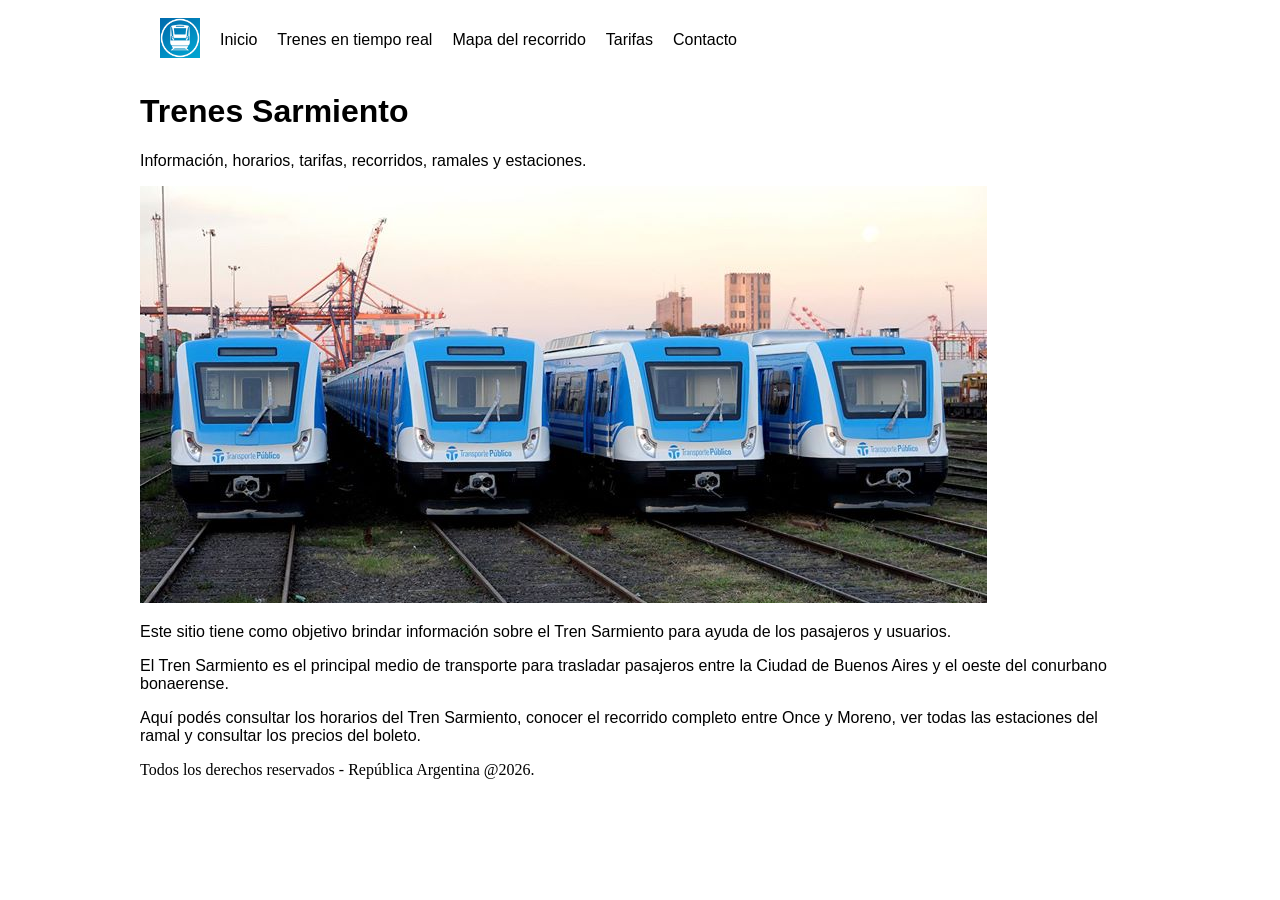
==== index.html @ c47414a9 "index" ====
<!DOCTYPE html>
<html lang="en">
<head>
    <meta charset="UTF-8">
    <meta name="viewport" content="width=device-width, initial-scale=1.0">
    <title>Trenes Sarmiento</title>
    <link rel="stylesheet" href="styles.css">
</head>
<body>
    <div class= "contenedorPrincipal">
    <header>
        <nav>
            <ul>
                <div class="logo">
                    <img src="img/iconotrensarmiento.png" alt="IconoTren">
                </div>
                <li>
                    Inicio
                </li>
                <li>
                    <a href="TrenesEnTiempoReal.html">Trenes en tiempo real</a>
                </li>
                <li>
                    <a href="MapaDelRecorrido.html">Mapa del recorrido</a>
                </li>
                <li>
                    <a href="Tarifas.html">Tarifas</a>
                </li>
                <li>
                    <a href="Contacto.html">Contacto</a>
                </li>
            </ul>
        </nav>
        <h1>
            Trenes Sarmiento
        </h1>
    </header>
    <main>
        <p>
            Información, horarios, tarifas, recorridos, ramales y estaciones.
        </p>
        <img src="img/trenes.jpg" alt="Tren Sarmiento">
        <p>
            Este sitio tiene como objetivo brindar información sobre el Tren Sarmiento para ayuda de los pasajeros y usuarios.
        </p>
        <p></p>
        <p>
            El Tren Sarmiento es el principal medio de transporte para trasladar pasajeros entre la Ciudad de Buenos Aires y el oeste del conurbano bonaerense.
        </p>
        <p></p>
        <p>
            Aquí podés consultar los horarios del Tren Sarmiento, conocer el recorrido completo entre Once y Moreno, ver todas las estaciones del ramal y consultar los precios del boleto.
        </p>

    </main>
    <footer>
        Todos los derechos reservados - República Argentina @2026.
    </footer>
    </div>
</body>
</html>
---- styles.css ----
.logo img {
    height: 40px;
}

nav ul {
    display: flex;
    align-items: center;
    gap: 20px; /* espacio entre items */
    list-style: none; /* saca los puntitos */
    margin: 0;
    padding: 10px 20px;
    font-family: Arial, Helvetica, sans-serif;
}

nav a {
    text-decoration: none;
    color: black;
}

h1{
    font-family: Arial, Helvetica, sans-serif;
}

p{
    font-family: Arial, Helvetica, sans-serif;
}

.contenedorPrincipal{
    max-width: 1000px;   /* ancho máximo de la página */
    margin: 0 auto;      /* centra horizontalmente */
    padding: 0 20px;     /* espacio a los costados */
}
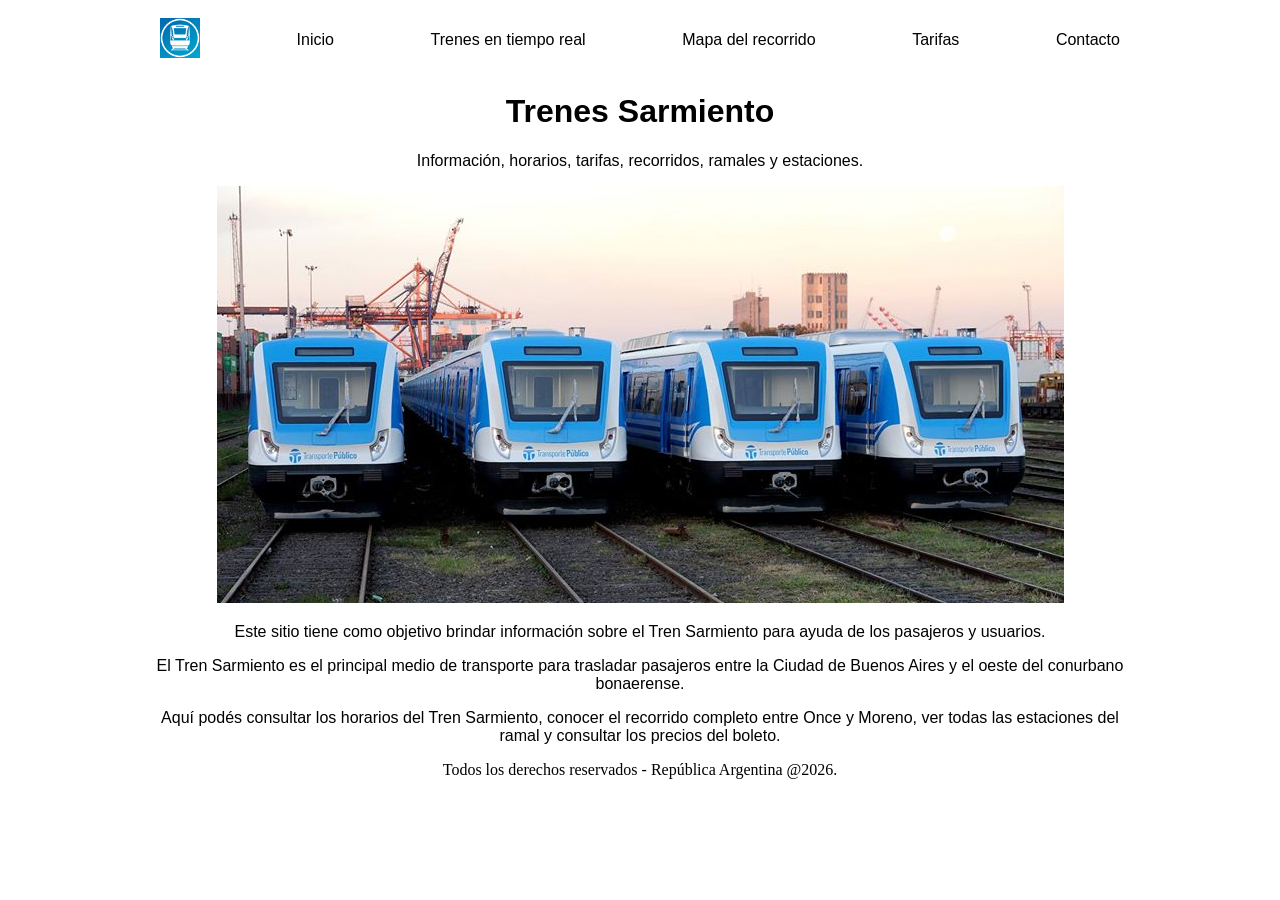
==== commit 06f09708: "mejoras visuales" ====
--- a/index.html
+++ b/index.html
@@ -31,11 +31,11 @@
                 </li>
             </ul>
         </nav>
+    </header>
+    <main>
         <h1>
             Trenes Sarmiento
         </h1>
-    </header>
-    <main>
         <p>
             Información, horarios, tarifas, recorridos, ramales y estaciones.
         </p>
--- a/styles.css
+++ b/styles.css
@@ -10,6 +10,8 @@
     margin: 0;
     padding: 10px 20px;
     font-family: Arial, Helvetica, sans-serif;
+    justify-content: center;
+    justify-content: space-between;
 }
 
 nav a {
@@ -29,4 +31,19 @@
     max-width: 1000px;   /* ancho máximo de la página */
     margin: 0 auto;      /* centra horizontalmente */
     padding: 0 20px;     /* espacio a los costados */
+    text-align: center
+}
+.tarifa-texto {
+    border: 4px solid #1a2a5c;
+    padding: 15px;
+    border-radius: 12px;
+    background-color: #f9f9f9;
+    box-shadow: 0 2px 8px rgba(0,0,0,0.08);
+    max-width: 544px;
+    margin: 20px auto;
+}
+
+img{
+    max-width: 100%;
+    height: auto;
 }
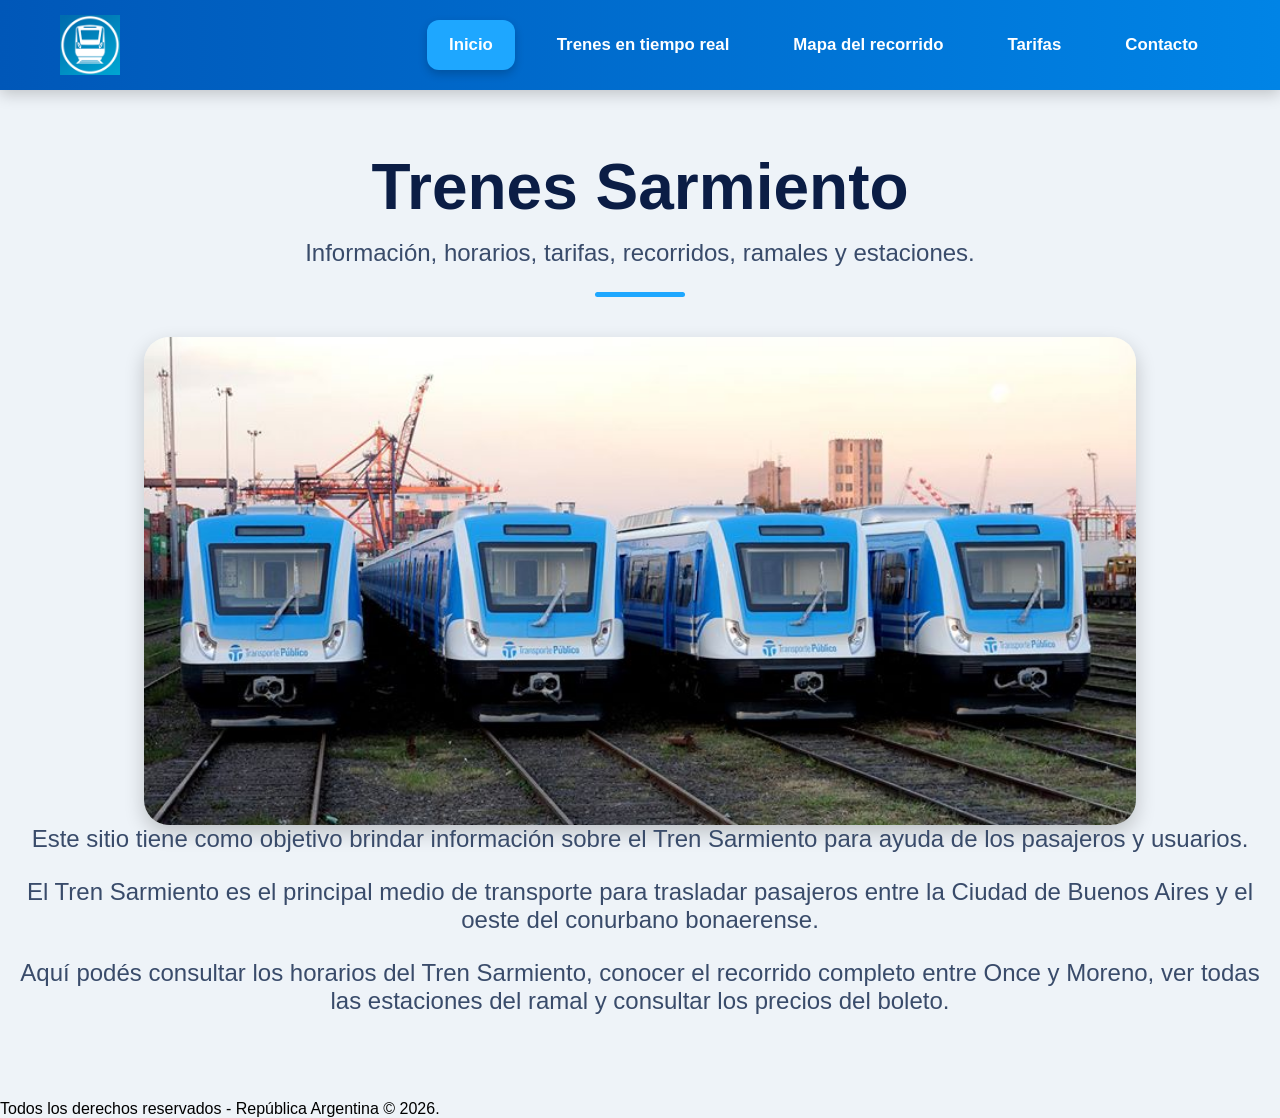
==== commit 2ac1fdb6: "css + html" ====
--- a/index.html
+++ b/index.html
@@ -2,60 +2,108 @@
 <html lang="en">
 <head>
     <meta charset="UTF-8">
-    <meta name="viewport" content="width=device-width, initial-scale=1.0">
+    <meta name="viewport"
+    content="width=device-width, initial-scale=1.0">
+
     <title>Trenes Sarmiento</title>
     <link rel="stylesheet" href="styles.css">
 </head>
+
 <body>
-    <div class= "contenedorPrincipal">
-    <header>
-        <nav>
-            <ul>
+    <div class="contenedorPrincipal">
+
+        <!-- NAVBAR -->
+        <header>
+            <nav class="navbar">
+
+                <!-- LOGO -->
                 <div class="logo">
-                    <img src="img/iconotrensarmiento.png" alt="IconoTren">
+                    <img src="img/iconotrensarmiento.png"
+                    alt="Icono Tren">
+
                 </div>
-                <li>
-                    Inicio
-                </li>
-                <li>
-                    <a href="TrenesEnTiempoReal.html">Trenes en tiempo real</a>
-                </li>
-                <li>
-                    <a href="MapaDelRecorrido.html">Mapa del recorrido</a>
-                </li>
-                <li>
-                    <a href="Tarifas.html">Tarifas</a>
-                </li>
-                <li>
-                    <a href="Contacto.html">Contacto</a>
-                </li>
-            </ul>
-        </nav>
-    </header>
-    <main>
-        <h1>
-            Trenes Sarmiento
-        </h1>
-        <p>
-            Información, horarios, tarifas, recorridos, ramales y estaciones.
-        </p>
-        <img src="img/trenes.jpg" alt="Tren Sarmiento">
-        <p>
-            Este sitio tiene como objetivo brindar información sobre el Tren Sarmiento para ayuda de los pasajeros y usuarios.
-        </p>
-        <p></p>
-        <p>
-            El Tren Sarmiento es el principal medio de transporte para trasladar pasajeros entre la Ciudad de Buenos Aires y el oeste del conurbano bonaerense.
-        </p>
-        <p></p>
-        <p>
-            Aquí podés consultar los horarios del Tren Sarmiento, conocer el recorrido completo entre Once y Moreno, ver todas las estaciones del ramal y consultar los precios del boleto.
-        </p>
+                <!-- LINKS -->
+                <ul class="nav-links">
+                    <li>
+                        <a class="active"
+                        href="index.html">
+                            Inicio
+                        </a>
+                    </li>
+                    <li>
+                        <a href="TrenesEnTiempoReal.html">
+                            Trenes en tiempo real
+                        </a>
+                    </li>
+                    <li>
+                        <a href="MapaDelRecorrido.html">
+                            Mapa del recorrido
+                        </a>
+                    </li>
+                    <li>
+                        <a href="Tarifas.html">
+                            Tarifas
+                        </a>
+                    </li>
+                    <li>
+                        <a href="Contacto.html">
+                            Contacto
+                        </a>
+                    </li>
 
-    </main>
-    <footer>
-        Todos los derechos reservados - República Argentina @2026.
-    </footer>
+                </ul>
+            </nav>
+
+        </header>
+
+        <!-- MAIN -->
+        <main class="hero">
+            <h1>
+                Trenes Sarmiento
+            </h1>
+            <p>
+                Información, horarios, tarifas,
+                recorridos, ramales y estaciones.
+            </p>
+            <div class="linea"></div>
+
+            <img src="img/trenes.jpg"
+            alt="Tren Sarmiento">
+
+            <p>
+                Este sitio tiene como objetivo brindar
+                información sobre el Tren Sarmiento
+                para ayuda de los pasajeros y usuarios.
+            </p>
+
+            <p>
+                El Tren Sarmiento es el principal medio
+                de transporte para trasladar pasajeros
+                entre la Ciudad de Buenos Aires y el
+                oeste del conurbano bonaerense.
+            </p>
+
+            <p>
+                Aquí podés consultar los horarios del
+                Tren Sarmiento, conocer el recorrido
+                completo entre Once y Moreno, ver todas
+                las estaciones del ramal y consultar
+                los precios del boleto.
+            </p>
+
+        </main>
+
+        <!-- FOOTER -->
+
+        <footer>
+
+            Todos los derechos reservados -
+            República Argentina © 2026.
+
+        </footer>
+
     </div>
+
 </body>
+
 </html>
--- a/styles.css
+++ b/styles.css
@@ -1,49 +1,210 @@
-.logo img {
-    height: 40px;
-}
-
-nav ul {
-    display: flex;
-    align-items: center;
-    gap: 20px; /* espacio entre items */
-    list-style: none; /* saca los puntitos */
-    margin: 0;
-    padding: 10px 20px;
-    font-family: Arial, Helvetica, sans-serif;
-    justify-content: center;
-    justify-content: space-between;
-}
-
-nav a {
-    text-decoration: none;
-    color: black;
-}
-
-h1{
-    font-family: Arial, Helvetica, sans-serif;
-}
-
-p{
-    font-family: Arial, Helvetica, sans-serif;
-}
-
-.contenedorPrincipal{
-    max-width: 1000px;   /* ancho máximo de la página */
-    margin: 0 auto;      /* centra horizontalmente */
-    padding: 0 20px;     /* espacio a los costados */
-    text-align: center
-}
-.tarifa-texto {
-    border: 4px solid #1a2a5c;
-    padding: 15px;
-    border-radius: 12px;
-    background-color: #f9f9f9;
-    box-shadow: 0 2px 8px rgba(0,0,0,0.08);
-    max-width: 544px;
-    margin: 20px auto;
-}
-
-img{
-    max-width: 100%;
-    height: auto;
+*{
+    margin:0;
+    padding:0;
+    box-sizing:border-box;
+    font-family:'Segoe UI', sans-serif;
+}
+
+/* BODY */
+
+body{
+    background:#eef3f8;
+}
+
+/* =========================
+        NAVBAR
+========================= */
+
+.navbar{
+
+    width:100%;
+    height:90px;
+
+    background:linear-gradient(90deg,#0057b8,#0084e6);
+
+    display:flex;
+    justify-content:space-between;
+    align-items:center;
+
+    padding:0 60px;
+
+    box-shadow:0 4px 15px rgba(0,0,0,0.20);
+
+    position:sticky;
+    top:0;
+
+    z-index:1000;
+}
+
+/* LOGO */
+
+.logo{
+    display:flex;
+    align-items:center;
+    gap:15px;
+
+    height:100%;
+}
+
+.logo img{
+    width:60px;
+    height:60px;
+
+    object-fit:contain;
+
+    display:block;
+}
+
+.logo h2{
+    color:white;
+    font-size:1.8rem;
+    font-weight:700;
+}
+
+/* LINKS */
+
+.nav-links{
+    display:flex;
+    align-items:center;
+
+    list-style:none;
+
+    gap:20px;
+}
+
+.nav-links a{
+ color:white;
+    text-decoration:none;
+
+    padding:12px 22px;
+
+    border-radius:12px;
+
+    font-size:1.05rem;
+    font-weight:600;
+
+    transition:0.3s;
+
+    display:flex;
+    align-items:center;
+    justify-content:center;
+
+    height:50px;
+}
+
+/* HOVER */
+
+.nav-links a:hover{
+
+    background:rgba(255,255,255,0.15);
+
+}
+
+/* BOTON ACTIVO */
+
+.nav-links a.active{
+    background:#1ea7ff;
+    color:white;
+    box-shadow:0 4px 10px rgba(0,0,0,0.20);
+
+}
+
+/* =========================
+        HERO
+========================= */
+
+.hero{
+
+    text-align:center;
+
+    padding:60px 20px;
+}
+
+/* TITULO */
+
+.hero h1{
+    font-size:4rem;
+    color:#0b1d45;
+    margin-bottom:15px;
+}
+
+/* TEXTO */
+.hero p{
+    font-size:1.5rem;
+    color:#394b6a;
+    margin-bottom:25px;
+}
+
+/* LINEA */
+.linea{
+    width:90px;
+    height:5px;
+    background:#1ea7ff;
+    margin:0 auto 40px auto;
+    border-radius:10px;
+}
+
+/* IMAGEN */
+.hero img{
+    width:80%;
+    border-radius:25px;
+    display:block;
+    margin:auto;
+    box-shadow:0 8px 20px rgba(0,0,0,0.20);
+}
+
+/* =========================
+      FORMULARIO CONTACTO
+========================= */
+.formulario-contacto{
+    width:100%;
+    max-width:700px;
+    margin:40px auto;
+    display:flex;
+    flex-direction:column;
+    gap:20px;
+    background:white;
+    padding:40px;
+    border-radius:25px;
+    box-shadow:0 8px 20px rgba(0,0,0,0.10);
+}
+
+/* INPUTS */
+.formulario-contacto input,
+.formulario-contacto textarea{
+    width:100%;
+    padding:18px;
+    border:none;
+    border-radius:15px;
+    background:#f1f5fa;
+    font-size:1rem;
+    outline:none;
+    transition:0.3s;
+}
+
+/* EFECTO AL ESCRIBIR */
+.formulario-contacto input:focus,
+.formulario-contacto textarea:focus{
+    background:white;
+    box-shadow:0 0 0 3px #1ea7ff55;
+}
+
+/* BOTON */
+.formulario-contacto button{
+    background:linear-gradient(90deg,#0057b8,#0084e6);
+    color:white;
+    border:none;
+    padding:18px;
+    border-radius:15px;
+    font-size:1rem;
+    font-weight:600;
+    cursor:pointer;
+    transition:0.3s;
+}
+
+/* HOVER BOTON */
+
+.formulario-contacto button:hover{
+    transform:translateY(-2px);
+    box-shadow:0 8px 18px rgba(0,0,0,0.20);
 }
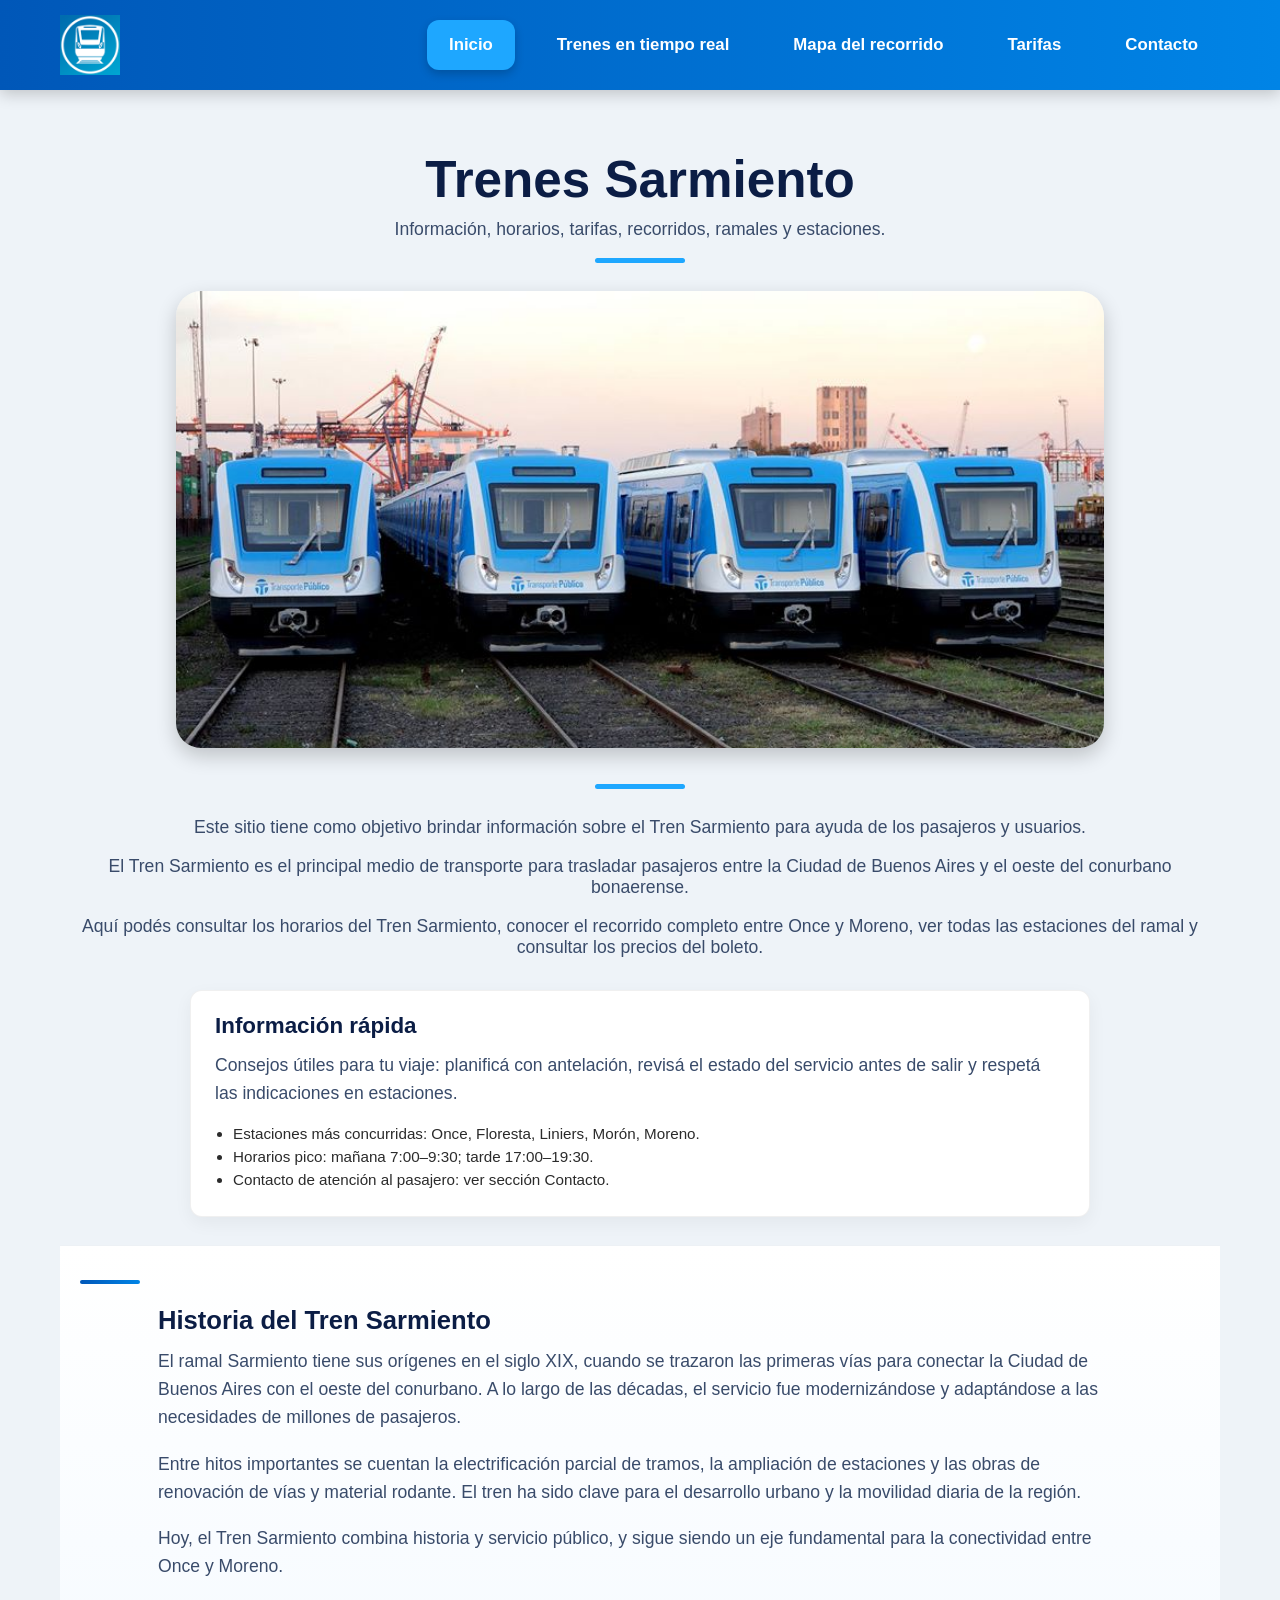
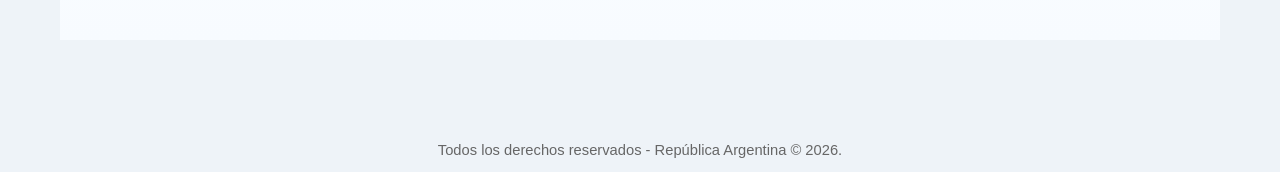
==== commit 69800ad2: "mejoras y agregado de contenido" ====
--- a/index.html
+++ b/index.html
@@ -15,60 +15,29 @@
         <!-- NAVBAR -->
         <header>
             <nav class="navbar">
-
-                <!-- LOGO -->
                 <div class="logo">
-                    <img src="img/iconotrensarmiento.png"
-                    alt="Icono Tren">
-
+                    <img src="img/iconotrensarmiento.png" alt="Icono Tren">
                 </div>
-                <!-- LINKS -->
                 <ul class="nav-links">
-                    <li>
-                        <a class="active"
-                        href="index.html">
-                            Inicio
-                        </a>
-                    </li>
-                    <li>
-                        <a href="TrenesEnTiempoReal.html">
-                            Trenes en tiempo real
-                        </a>
-                    </li>
-                    <li>
-                        <a href="MapaDelRecorrido.html">
-                            Mapa del recorrido
-                        </a>
-                    </li>
-                    <li>
-                        <a href="Tarifas.html">
-                            Tarifas
-                        </a>
-                    </li>
-                    <li>
-                        <a href="Contacto.html">
-                            Contacto
-                        </a>
-                    </li>
-
+                    <li><a class="active" href="index.html">Inicio</a></li>
+                    <li><a href="TrenesEnTiempoReal.html">Trenes en tiempo real</a></li>
+                    <li><a href="MapaDelRecorrido.html">Mapa del recorrido</a></li>
+                    <li><a href="Tarifas.html">Tarifas</a></li>
+                    <li><a href="Contacto.html">Contacto</a></li>
                 </ul>
             </nav>
-
         </header>
 
         <!-- MAIN -->
         <main class="hero">
-            <h1>
-                Trenes Sarmiento
-            </h1>
-            <p>
-                Información, horarios, tarifas,
-                recorridos, ramales y estaciones.
-            </p>
+            <h1>Trenes Sarmiento</h1>
+            <p>Información, horarios, tarifas, recorridos, ramales y estaciones.</p>
             <div class="linea"></div>
 
-            <img src="img/trenes.jpg"
-            alt="Tren Sarmiento">
+            <img src="img/trenes.jpg" alt="Tren Sarmiento">
+            <br>
+
+            <div class="linea"></div>
 
             <p>
                 Este sitio tiene como objetivo brindar
@@ -91,19 +60,41 @@
                 los precios del boleto.
             </p>
 
+            <!-- SECCIÓN INFORMACIÓN RÁPIDA -->
+            <section class="info-rapida">
+                <h2>Información rápida</h2>
+                <p>
+                    Consejos útiles para tu viaje: planificá con antelación, revisá el estado del servicio antes de salir y respetá las indicaciones en estaciones.
+                </p>
+                <ul>
+                    <li>Estaciones más concurridas: Once, Floresta, Liniers, Morón, Moreno.</li>
+                    <li>Horarios pico: mañana 7:00–9:30; tarde 17:00–19:30.</li>
+                    <li>Contacto de atención al pasajero: ver sección Contacto.</li>
+                </ul>
+            </section>
+
+            <!-- SECCIÓN HISTORIA -->
+            <section class="historia">
+              <div class="historia-contenido">
+                <h2>Historia del Tren Sarmiento</h2>
+                <p>
+                  El ramal Sarmiento tiene sus orígenes en el siglo XIX, cuando se trazaron las primeras vías para conectar la Ciudad de Buenos Aires con el oeste del conurbano. A lo largo de las décadas, el servicio fue modernizándose y adaptándose a las necesidades de millones de pasajeros.
+                </p>
+                <p>
+                  Entre hitos importantes se cuentan la electrificación parcial de tramos, la ampliación de estaciones y las obras de renovación de vías y material rodante. El tren ha sido clave para el desarrollo urbano y la movilidad diaria de la región.
+                </p>
+                <p>
+                  Hoy, el Tren Sarmiento combina historia y servicio público, y sigue siendo un eje fundamental para la conectividad entre Once y Moreno.
+                </p>
+              </div>
+            </section>
         </main>
 
         <!-- FOOTER -->
-
         <footer>
-
-            Todos los derechos reservados -
-            República Argentina © 2026.
-
+            Todos los derechos reservados - República Argentina © 2026.
         </footer>
 
     </div>
-
 </body>
-
-</html>+</html>
--- a/styles.css
+++ b/styles.css
@@ -6,7 +6,6 @@
 }
 
 /* BODY */
-
 body{
     background:#eef3f8;
 }
@@ -14,47 +13,33 @@
 /* =========================
         NAVBAR
 ========================= */
-
 .navbar{
-
     width:100%;
     height:90px;
-
     background:linear-gradient(90deg,#0057b8,#0084e6);
-
     display:flex;
     justify-content:space-between;
     align-items:center;
-
     padding:0 60px;
-
     box-shadow:0 4px 15px rgba(0,0,0,0.20);
-
     position:sticky;
     top:0;
-
     z-index:1000;
 }
 
 /* LOGO */
-
 .logo{
     display:flex;
     align-items:center;
     gap:15px;
-
     height:100%;
 }
-
 .logo img{
     width:60px;
     height:60px;
-
     object-fit:contain;
-
     display:block;
 }
-
 .logo h2{
     color:white;
     font-size:1.8rem;
@@ -62,80 +47,51 @@
 }
 
 /* LINKS */
-
 .nav-links{
     display:flex;
     align-items:center;
-
     list-style:none;
-
     gap:20px;
 }
-
 .nav-links a{
- color:white;
+    color:white;
     text-decoration:none;
-
     padding:12px 22px;
-
     border-radius:12px;
-
     font-size:1.05rem;
     font-weight:600;
-
     transition:0.3s;
-
     display:flex;
     align-items:center;
     justify-content:center;
-
     height:50px;
 }
-
-/* HOVER */
-
 .nav-links a:hover{
-
     background:rgba(255,255,255,0.15);
-
-}
-
-/* BOTON ACTIVO */
-
+}
 .nav-links a.active{
     background:#1ea7ff;
     color:white;
     box-shadow:0 4px 10px rgba(0,0,0,0.20);
-
 }
 
 /* =========================
         HERO
 ========================= */
-
 .hero{
-
     text-align:center;
-
     padding:60px 20px;
 }
-
-/* TITULO */
-
 .hero h1{
     font-size:4rem;
     color:#0b1d45;
     margin-bottom:15px;
 }
-
-/* TEXTO */
 .hero p{
     font-size:1.5rem;
     color:#394b6a;
     margin-bottom:25px;
 }
-
-/* LINEA */
 .linea{
     width:90px;
     height:5px;
@@ -143,8 +99,6 @@
     margin:0 auto 40px auto;
     border-radius:10px;
 }
-
-/* IMAGEN */
 .hero img{
     width:80%;
     border-radius:25px;
@@ -168,8 +122,6 @@
     border-radius:25px;
     box-shadow:0 8px 20px rgba(0,0,0,0.10);
 }
-
-/* INPUTS */
 .formulario-contacto input,
 .formulario-contacto textarea{
     width:100%;
@@ -181,15 +133,11 @@
     outline:none;
     transition:0.3s;
 }
-
-/* EFECTO AL ESCRIBIR */
 .formulario-contacto input:focus,
 .formulario-contacto textarea:focus{
     background:white;
     box-shadow:0 0 0 3px #1ea7ff55;
 }
-
-/* BOTON */
 .formulario-contacto button{
     background:linear-gradient(90deg,#0057b8,#0084e6);
     color:white;
@@ -201,10 +149,635 @@
     cursor:pointer;
     transition:0.3s;
 }
-
-/* HOVER BOTON */
-
 .formulario-contacto button:hover{
     transform:translateY(-2px);
     box-shadow:0 8px 18px rgba(0,0,0,0.20);
-}+}
+
+/* =========================
+   INFO RÁPIDA
+========================= */
+.info-rapida {
+  background: #ffffff;
+  border: 1px solid rgba(0,0,0,0.06);
+  padding: 22px 24px;
+  margin-top: 32px;
+  border-radius: 12px;
+  box-shadow: 0 6px 18px rgba(0,0,0,0.05);
+  max-width: 900px;
+  margin-left: auto;
+  margin-right: auto;
+  text-align: left;
+}
+.info-rapida h2 {
+  font-size:1.4rem;
+  margin:0 0 12px 0;
+  color:#0b1d45;
+  font-weight:700;
+}
+.info-rapida p {
+  margin:0 0 12px 0;
+  color:#394b6a;
+  line-height:1.6;
+  font-size:1rem;
+}
+.info-rapida ul {
+  margin:8px 0 0 18px;
+  padding:0;
+  color:#2b2b2b;
+  font-size:0.95rem;
+}
+.info-rapida li {
+  margin:6px 0;
+  list-style:disc;
+}
+
+/* =========================
+      SECCIÓN HISTORIA
+========================= */
+.historia {
+  background: linear-gradient(180deg, #ffffff, #f7fbff);
+  padding: 34px 20px;
+  margin-top: 28px;
+  border-top: 1px solid rgba(0,0,0,0.04);
+}
+.historia-contenido {
+  max-width: 1000px;
+  margin: 0 auto;
+  text-align: left;
+  padding: 8px 18px;
+}
+.historia h2 {
+  font-size: 1.6rem;
+  color: #0b1d45;
+  margin-bottom: 12px;
+  font-weight: 700;
+}
+.historia p {
+  color: #394b6a;
+  line-height: 1.6;
+  font-size: 1rem;
+  margin-bottom: 12px;
+}
+.historia::before {
+  content: "";
+  display: block;
+  width: 60px;
+  height: 4px;
+  background: linear-gradient(90deg,#0057b8,#0084e6);
+  border-radius: 3px;
+  margin-bottom: 14px;
+}
+
+/* =========================
+      PIE DE PÁGINA
+========================= */
+footer {
+  margin-top:28px;
+  padding:14px 10px;
+  color:#666;
+  font-size:0.92rem;
+  text-align:center;
+  background:transparent;
+}
+
+/* =========================
+   Microajustes visuales y accesibilidad
+========================= */
+/* Pequeño ajuste para enlaces del navbar */
+.nav-links a:hover,
+.nav-links a:focus {
+  text-decoration: underline;
+  text-underline-offset: 3px;
+  transition: color 160ms ease, text-decoration 160ms ease;
+}
+
+/* Mejora de la imagen principal sin tocar reglas globales */
+main.hero img {
+  max-width:100%;
+  height:auto;
+  display:block;
+  margin:18px auto;
+  border-radius:25px;
+  object-fit:cover;
+}
+
+/* Título secundario con icono (opcional) */
+.titulo-con-icono {
+  display:flex;
+  align-items:center;
+  gap:10px;
+}
+
+/* =========================
+      RESPONSIVE
+========================= */
+@media (max-width: 900px) {
+  .hero h1 {
+    font-size:2.6rem;
+  }
+  .hero p {
+    font-size:1.05rem;
+  }
+  .hero img {
+    width:92%;
+    border-radius:18px;
+  }
+  .nav-links {
+    gap:12px;
+    padding-right:10px;
+  }
+}
+
+@media (max-width: 600px) {
+  .historia {
+    padding: 22px 14px;
+  }
+  .historia h2 {
+    font-size: 1.25rem;
+  }
+  .historia p {
+    font-size: 0.98rem;
+  }
+  .info-rapida {
+    padding:14px;
+    margin-top:16px;
+  }
+  .info-rapida h2 {
+    font-size:1rem;
+  }
+  .linea {
+    width:60px;
+  }
+}
+
+/* =========================
+   TIEMPO REAL - Reglas MVP
+   (no sobrescriben lo existente)
+   ========================= */
+
+.tiempo-real {
+  max-width:1100px;
+  margin: 18px auto 8px auto;
+  display:flex;
+  gap:20px;
+  align-items:flex-start;
+  padding: 0 18px;
+  flex-wrap:wrap;
+}
+
+/* Widget de estado */
+.widget-estado {
+  flex: 1 1 420px;
+  background: linear-gradient(180deg,#ffffff,#f6fbff);
+  border-radius:12px;
+  padding:18px;
+  box-shadow:0 8px 20px rgba(0,0,0,0.04);
+  border:1px solid rgba(0,0,0,0.04);
+}
+.widget-estado h2 {
+  margin:0 0 10px 0;
+  color:#0b1d45;
+  font-size:1.25rem;
+}
+.estado-resumen {
+  display:flex;
+  gap:10px;
+  flex-wrap:wrap;
+  margin-bottom:10px;
+}
+.chip {
+  background:#eef6ff;
+  color:#0b1d45;
+  padding:8px 12px;
+  border-radius:999px;
+  font-weight:600;
+  font-size:0.95rem;
+  display:inline-flex;
+  align-items:center;
+  gap:8px;
+}
+.chip.retraso { background:#fff4f0; color:#b33a2f; }
+.chip.obras { background:#fff9ec; color:#b36b1f; }
+
+/* Nota pequeña */
+.widget-estado .nota {
+  margin-top:8px;
+  color:#556677;
+  font-size:0.95rem;
+}
+
+/* Alertas */
+.alertas {
+  flex: 0 0 300px;
+  background:#fff;
+  border-radius:12px;
+  padding:14px;
+  box-shadow:0 6px 18px rgba(0,0,0,0.03);
+  border:1px solid rgba(0,0,0,0.03);
+}
+.alertas h3 {
+  margin:0 0 8px 0;
+  font-size:1.05rem;
+  color:#0b1d45;
+}
+.alertas ul {
+  list-style:none;
+  padding:0;
+  margin:0;
+  color:#394b6a;
+  font-size:0.95rem;
+}
+.alertas li {
+  margin-bottom:8px;
+  line-height:1.35;
+}
+
+/* Buscador */
+.buscador-estacion {
+  max-width:1100px;
+  margin:18px auto;
+  padding:0 18px;
+}
+.buscador-mvp {
+  display:flex;
+  gap:10px;
+  align-items:center;
+  flex-wrap:wrap;
+}
+.buscador-mvp input[type="text"]{
+  padding:12px 14px;
+  border-radius:10px;
+  border:1px solid rgba(0,0,0,0.08);
+  background:#fff;
+  min-width:220px;
+  font-size:1rem;
+}
+.buscador-mvp select{
+  padding:12px 14px;
+  border-radius:10px;
+  border:1px solid rgba(0,0,0,0.08);
+  background:#fff;
+  font-size:1rem;
+}
+.btn-primario{
+  background:linear-gradient(90deg,#0057b8,#0084e6);
+  color:white;
+  padding:12px 16px;
+  border-radius:10px;
+  border:none;
+  cursor:pointer;
+  font-weight:700;
+}
+
+/* Tabla de próximos trenes */
+.proximos-trenes {
+  max-width:1100px;
+  margin:18px auto;
+  padding:0 18px 8px 18px;
+}
+.tabla-trenes {
+  width:100%;
+  border-collapse:collapse;
+  background:#fff;
+  border-radius:10px;
+  overflow:hidden;
+  box-shadow:0 8px 20px rgba(0,0,0,0.04);
+}
+.tabla-trenes thead {
+  background:linear-gradient(90deg,#f5f9ff,#eef6ff);
+}
+.tabla-trenes th, .tabla-trenes td {
+  padding:12px 14px;
+  text-align:left;
+  font-size:0.98rem;
+  color:#223;
+  border-bottom:1px solid rgba(0,0,0,0.04);
+}
+.tabla-trenes tbody tr:last-child td {
+  border-bottom:none;
+}
+.estado {
+  padding:6px 10px;
+  border-radius:999px;
+  font-weight:700;
+  font-size:0.9rem;
+  display:inline-block;
+}
+.estado.bueno { background:#e8fbff; color:#0077b6; }
+.estado.retrasado { background:#fff4f0; color:#b33a2f; }
+.estado.obras { background:#fff9ec; color:#b36b1f; }
+
+/* Leyenda */
+.leyenda {
+  margin-top:10px;
+  color:#556677;
+  font-size:0.95rem;
+}
+
+/* Consejos */
+.consejos-mvp {
+  max-width:1100px;
+  margin:18px auto 40px auto;
+  padding:0 18px;
+}
+.consejos-mvp ul {
+  margin:8px 0 0 18px;
+  color:#394b6a;
+  font-size:0.98rem;
+}
+
+/* Responsive */
+@media (max-width:900px) {
+  .tiempo-real { flex-direction:column; gap:12px; padding:0 12px; }
+  .alertas { flex:1 1 auto; order:2; }
+  .widget-estado { order:1; }
+  .buscador-mvp { gap:8px; }
+  .tabla-trenes th, .tabla-trenes td { padding:10px 8px; font-size:0.95rem; }
+}
+
+*{
+    margin:0;
+    padding:0;
+    box-sizing:border-box;
+    font-family:'Segoe UI', sans-serif;
+}
+
+/* BODY */
+body{
+    background:#eef3f8;
+}
+
+/* =========================
+        NAVBAR
+========================= */
+.navbar{
+    width:100%;
+    height:90px;
+    background:linear-gradient(90deg,#0057b8,#0084e6);
+    display:flex;
+    justify-content:space-between;
+    align-items:center;
+    padding:0 60px;
+    box-shadow:0 4px 15px rgba(0,0,0,0.20);
+    position:sticky;
+    top:0;
+    z-index:1000;
+}
+
+/* LOGO */
+.logo{
+    display:flex;
+    align-items:center;
+    gap:15px;
+    height:100%;
+}
+.logo img{
+    width:60px;
+    height:60px;
+    object-fit:contain;
+    display:block;
+}
+.logo h2{
+    color:white;
+    font-size:1.8rem;
+    font-weight:700;
+}
+
+/* LINKS */
+.nav-links{
+    display:flex;
+    align-items:center;
+    list-style:none;
+    gap:20px;
+}
+.nav-links a{
+    color:white;
+    text-decoration:none;
+    padding:12px 22px;
+    border-radius:12px;
+    font-size:1.05rem;
+    font-weight:600;
+    transition:0.3s;
+    display:flex;
+    align-items:center;
+    justify-content:center;
+    height:50px;
+}
+.nav-links a:hover{
+    background:rgba(255,255,255,0.15);
+}
+.nav-links a.active{
+    background:#1ea7ff;
+    color:white;
+    box-shadow:0 4px 10px rgba(0,0,0,0.20);
+}
+
+/* =========================
+        HERO
+========================= */
+.hero{
+    text-align:center;
+    padding:60px 20px;
+    max-width:1200px;
+    margin:0 auto;
+}
+.hero h1{
+    font-size:3.2rem;
+    color:#0b1d45;
+    margin-bottom:10px;
+}
+.hero p{
+    font-size:1.1rem;
+    color:#394b6a;
+    margin-bottom:18px;
+}
+.linea{
+    width:90px;
+    height:5px;
+    background:#1ea7ff;
+    margin:0 auto 28px auto;
+    border-radius:10px;
+}
+
+/* Imagen principal optimizada */
+.hero-figure {
+  margin: 0 auto 18px auto;
+  max-width: 900px;
+  text-align: center;
+}
+.imagen-tarifas {
+  width:100%;
+  height:auto;
+  display:block;
+  border-radius:16px;
+  object-fit:cover;
+  box-shadow:0 10px 30px rgba(0,0,0,0.12);
+  border: 1px solid rgba(0,0,0,0.04);
+}
+.hero-figure figcaption {
+  margin-top:8px;
+  color:#556677;
+  font-size:0.95rem;
+}
+
+/* Texto introductorio */
+.tarifa-texto {
+  max-width:900px;
+  margin: 0 auto 18px auto;
+  color:#394b6a;
+  font-size:1rem;
+  line-height:1.6;
+}
+
+/* =========================
+   SECCIÓN TARIFAS
+========================= */
+.tarifas-seccion {
+  max-width:1100px;
+  margin: 18px auto;
+  padding: 0 18px 8px 18px;
+  text-align:left;
+}
+.tarifas-seccion h2 {
+  color:#0b1d45;
+  font-size:1.4rem;
+  margin-bottom:12px;
+}
+
+/* Tarifa cards */
+.tarifa-grid {
+  display:flex;
+  gap:16px;
+  margin-bottom:18px;
+  flex-wrap:wrap;
+}
+.tarifa-card {
+  background:linear-gradient(180deg,#ffffff,#f7fbff);
+  border-radius:12px;
+  padding:16px;
+  box-shadow:0 8px 20px rgba(0,0,0,0.04);
+  border:1px solid rgba(0,0,0,0.04);
+  flex:1 1 220px;
+  min-width:200px;
+  text-align:center;
+}
+.tarifa-card h3 {
+  margin-bottom:8px;
+  color:#0b1d45;
+  font-size:1.05rem;
+}
+.tarifa-card .monto {
+  font-size:1.4rem;
+  color:#0057b8;
+  font-weight:800;
+  margin-bottom:6px;
+}
+.tarifa-card .detalle {
+  color:#556677;
+  font-size:0.95rem;
+}
+
+/* Tabla de tarifas */
+.tabla-tarifas {
+  width:100%;
+  border-collapse:collapse;
+  margin-top:8px;
+  background:#fff;
+  border-radius:10px;
+  overflow:hidden;
+  box-shadow:0 8px 20px rgba(0,0,0,0.04);
+}
+.tabla-tarifas thead {
+  background:linear-gradient(90deg,#f5f9ff,#eef6ff);
+}
+.tabla-tarifas th, .tabla-tarifas td {
+  padding:12px 14px;
+  text-align:left;
+  font-size:0.98rem;
+  color:#223;
+  border-bottom:1px solid rgba(0,0,0,0.04);
+}
+.tabla-tarifas tbody tr:last-child td {
+  border-bottom:none;
+}
+
+/* Nota debajo de la tabla */
+.nota-tarifa {
+  margin-top:10px;
+  color:#556677;
+  font-size:0.95rem;
+}
+
+/* =========================
+      MULTAS
+========================= */
+.multas {
+  max-width:900px;
+  margin:18px auto;
+  padding:0 18px 8px 18px;
+  text-align:left;
+}
+.multas h3 {
+  color:#0b1d45;
+  margin-bottom:8px;
+}
+.multas p {
+  color:#394b6a;
+  line-height:1.6;
+}
+
+/* =========================
+      FAQ
+========================= */
+.faq-tarifas {
+  max-width:900px;
+  margin:18px auto 40px auto;
+  padding:0 18px;
+  text-align:left;
+}
+.faq-tarifas h3 {
+  color:#0b1d45;
+  margin-bottom:8px;
+}
+.faq-tarifas dl dt {
+  font-weight:700;
+  color:#223;
+  margin-top:10px;
+}
+.faq-tarifas dl dd {
+  margin-left:0;
+  color:#394b6a;
+  margin-bottom:8px;
+  line-height:1.5;
+}
+
+/* =========================
+      PIE DE PÁGINA
+========================= */
+footer {
+  margin-top:28px;
+  padding:14px 10px;
+  color:#666;
+  font-size:0.92rem;
+  text-align:center;
+  background:transparent;
+}
+
+/* =========================
+      RESPONSIVE
+========================= */
+@media (max-width: 900px) {
+  .hero h1 { font-size:2.4rem; }
+  .hero p { font-size:1rem; }
+  .tarifa-grid { flex-direction:column; }
+  .tabla-tarifas th, .tabla-tarifas td { padding:10px 8px; font-size:0.95rem; }
+  .imagen-tarifas { border-radius:12px; }
+}
+
+@media (max-width: 600px) {
+  .hero { padding:36px 14px; }
+  .linea { width:60px; }
+  .hero h1 { font-size:1.9rem; }
+  .tarifa-card .monto { font-size:1.2rem; }
+}
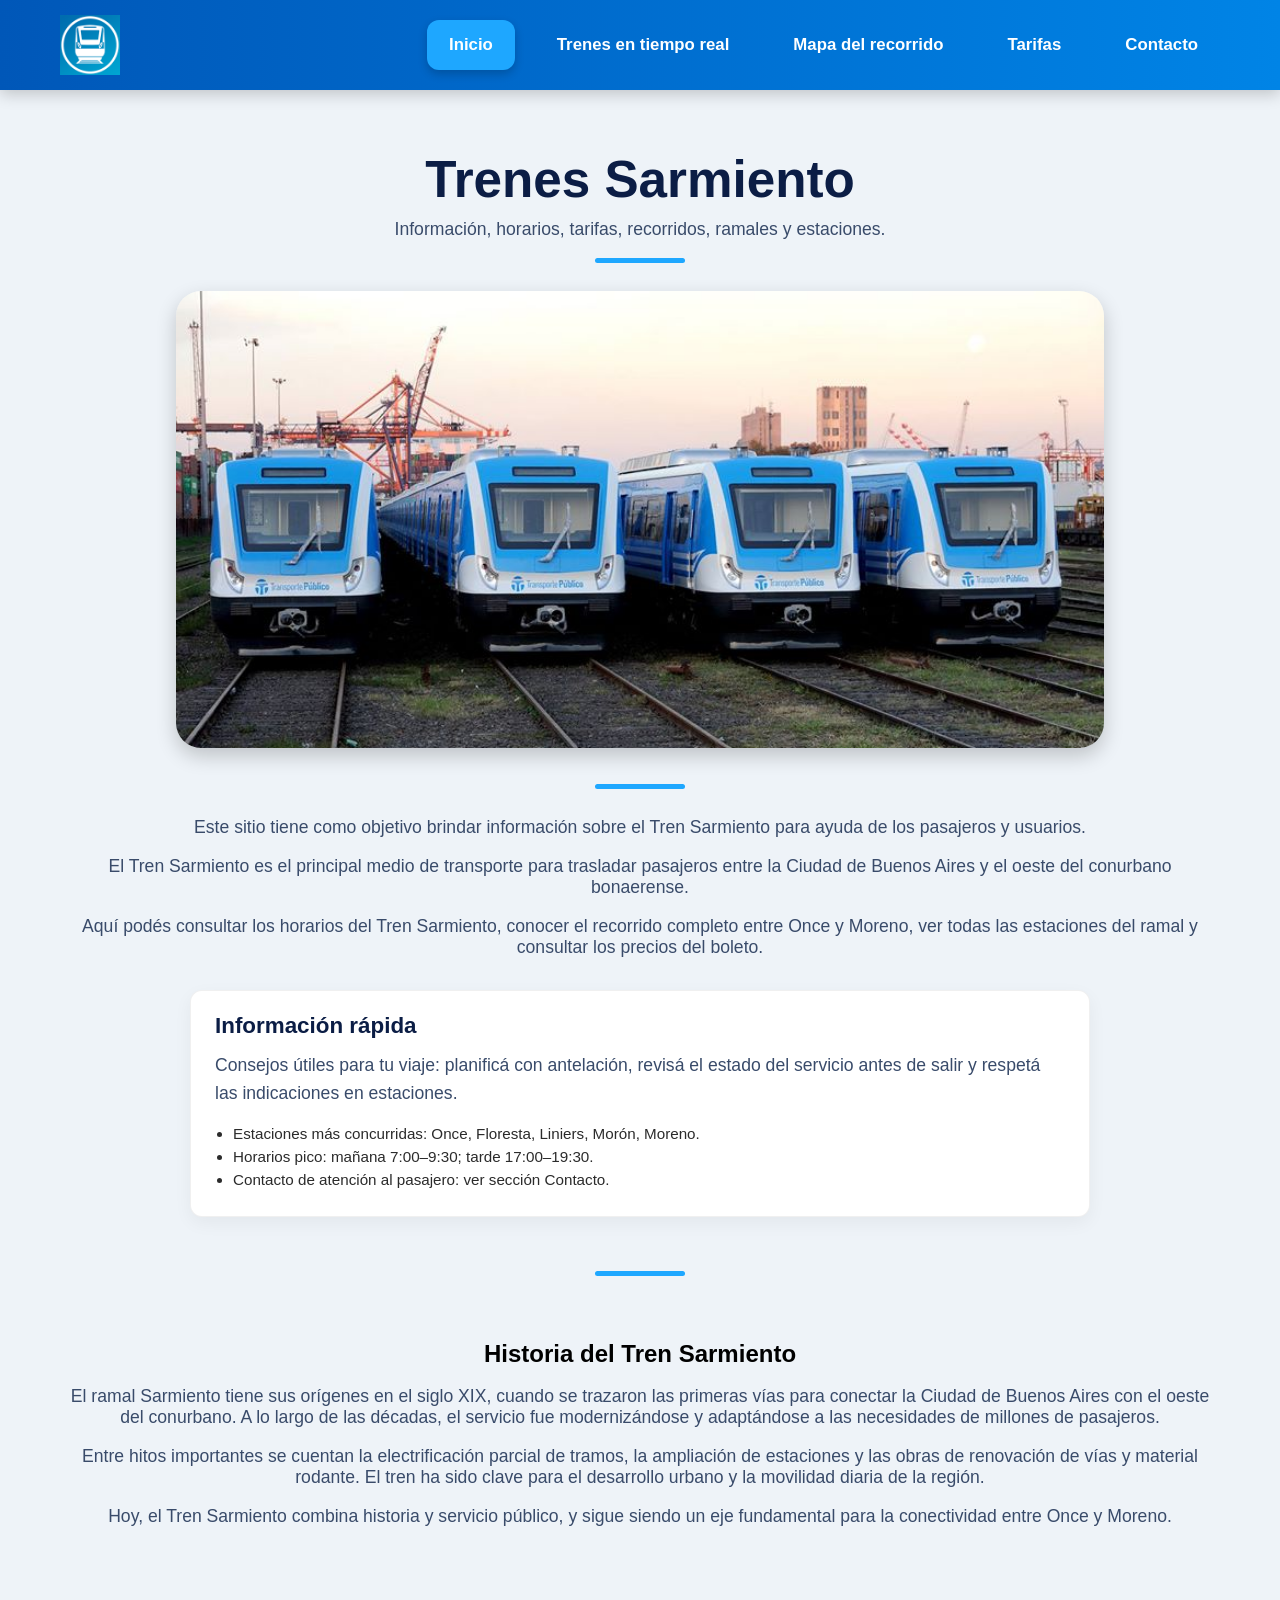
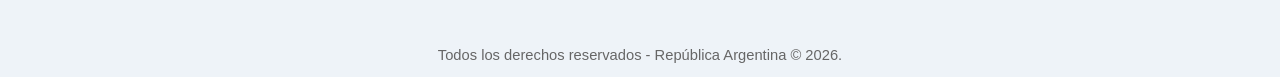
==== commit 45cdbf00: "mejoras index" ====
--- a/index.html
+++ b/index.html
@@ -72,11 +72,11 @@
                     <li>Contacto de atención al pasajero: ver sección Contacto.</li>
                 </ul>
             </section>
-
-            <!-- SECCIÓN HISTORIA -->
-            <section class="historia">
-              <div class="historia-contenido">
+            <br><br><br>
+                <div class="linea"></div>
+                <br><br>
                 <h2>Historia del Tren Sarmiento</h2>
+                <br>
                 <p>
                   El ramal Sarmiento tiene sus orígenes en el siglo XIX, cuando se trazaron las primeras vías para conectar la Ciudad de Buenos Aires con el oeste del conurbano. A lo largo de las décadas, el servicio fue modernizándose y adaptándose a las necesidades de millones de pasajeros.
                 </p>
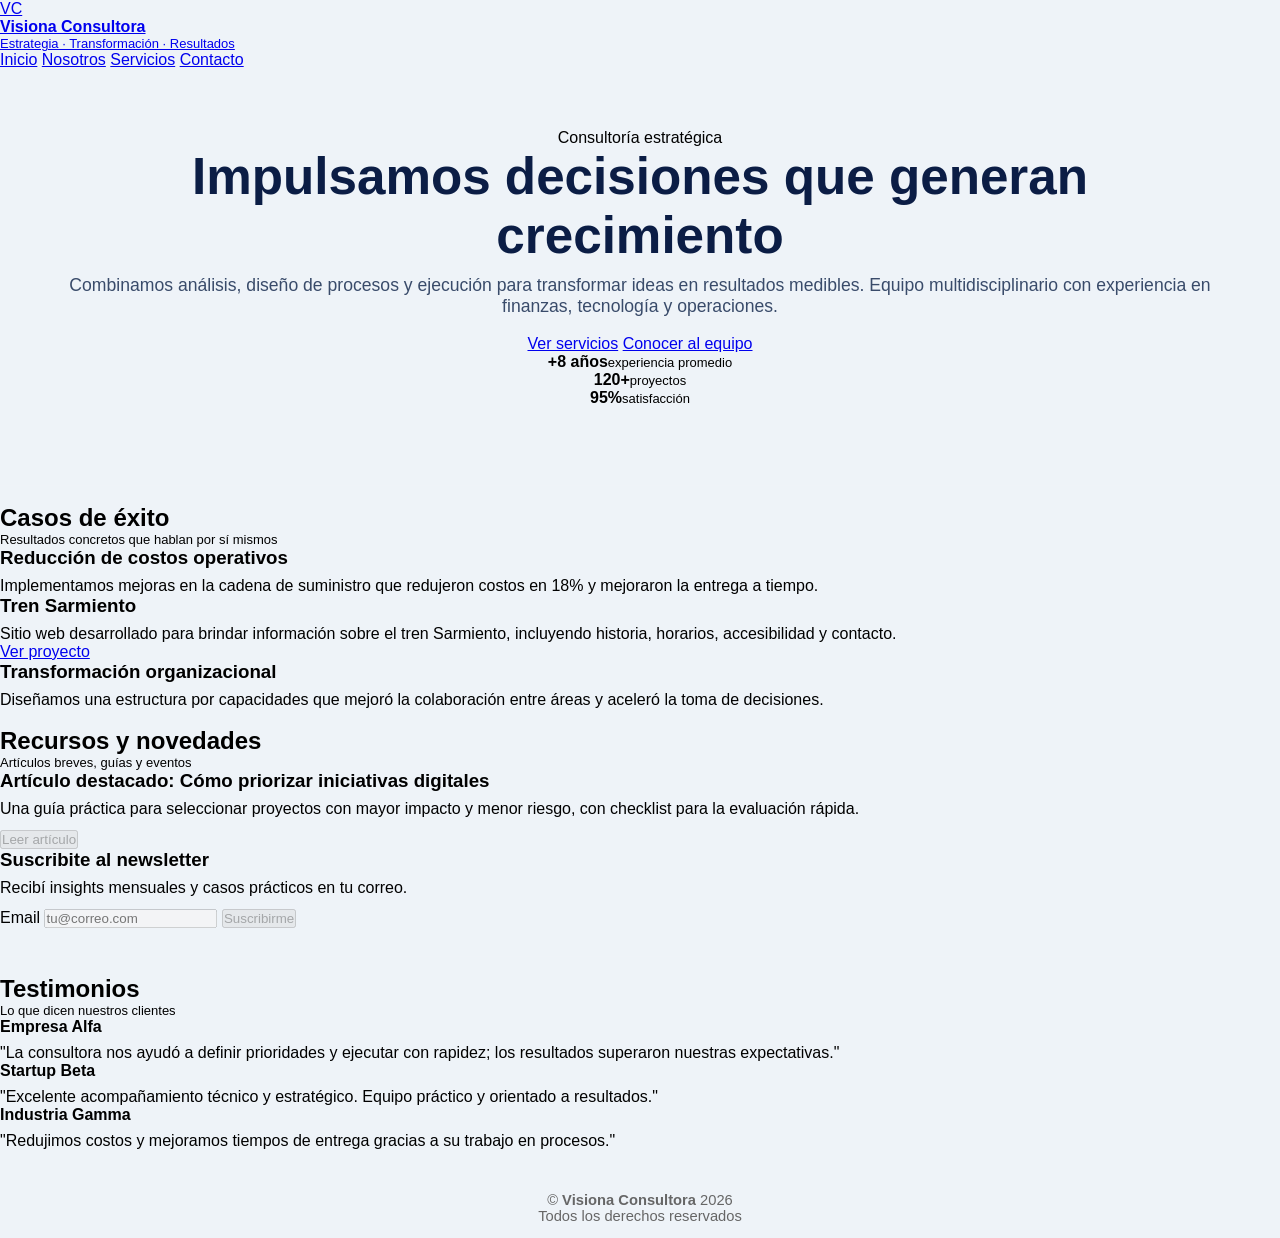
==== commit 4684534c: "Refactor index.html for Visiona Consultora Updated HTML structure and content for Visiona Consultora" ====
--- a/index.html
+++ b/index.html
@@ -1,100 +1,154 @@
-<!DOCTYPE html>
-<html lang="en">
+<!doctype html>
+<html lang="es">
 <head>
-    <meta charset="UTF-8">
-    <meta name="viewport"
-    content="width=device-width, initial-scale=1.0">
+  <meta charset="utf-8" />
+  <meta name="viewport" content="width=device-width,initial-scale=1" />
+  <title>Visiona Consultora — Inicio</title>
+  <link rel="stylesheet" href="styles.css">
+</head>
+<body>
+  <div class="container" role="main">
+    <header>
+      <a class="brand" href="index.html" aria-label="Inicio">
+        <div class="logo" aria-hidden="true">VC</div>
+        <div>
+          <div style="font-weight:800">Visiona Consultora</div>
+          <div style="font-size:13px;color:var(--muted)">Estrategia · Transformación · Resultados</div>
+        </div>
+      </a>
 
-    <title>Trenes Sarmiento</title>
-    <link rel="stylesheet" href="styles.css">
-</head>
+      <nav aria-label="Navegación principal">
+        <a href="index.html">Inicio</a>
+        <a href="nosotros.html">Nosotros</a>
+        <a href="servicios.html">Servicios</a>
+        <a href="contacto.html" class="cta">Contacto</a>
+      </nav>
+    </header>
 
-<body>
-    <div class="contenedorPrincipal">
+    <section class="hero" aria-labelledby="titulo-inicio">
+      <div class="hero-card">
+        <div class="kicker">Consultoría estratégica</div>
+        <h1 id="titulo-inicio">Impulsamos decisiones que generan crecimiento</h1>
+        <p class="lead">Combinamos análisis, diseño de procesos y ejecución para transformar ideas en resultados medibles. Equipo multidisciplinario con experiencia en finanzas, tecnología y operaciones.</p>
 
-        <!-- NAVBAR -->
-        <header>
-            <nav class="navbar">
-                <div class="logo">
-                    <img src="img/iconotrensarmiento.png" alt="Icono Tren">
-                </div>
-                <ul class="nav-links">
-                    <li><a class="active" href="index.html">Inicio</a></li>
-                    <li><a href="TrenesEnTiempoReal.html">Trenes en tiempo real</a></li>
-                    <li><a href="MapaDelRecorrido.html">Mapa del recorrido</a></li>
-                    <li><a href="Tarifas.html">Tarifas</a></li>
-                    <li><a href="Contacto.html">Contacto</a></li>
-                </ul>
-            </nav>
-        </header>
+        <div class="hero-actions">
+          <a class="btn" href="servicios.html">Ver servicios</a>
+          <a class="btn secondary" href="nosotros.html">Conocer al equipo</a>
+        </div>
 
-        <!-- MAIN -->
-        <main class="hero">
-            <h1>Trenes Sarmiento</h1>
-            <p>Información, horarios, tarifas, recorridos, ramales y estaciones.</p>
-            <div class="linea"></div>
+        <div class="stats" aria-hidden="true">
+          <div class="stat"><strong>+8 años</strong><span style="color:var(--muted);font-size:13px">experiencia promedio</span></div>
+          <div class="stat"><strong>120+</strong><span style="color:var(--muted);font-size:13px">proyectos</span></div>
+          <div class="stat"><strong>95%</strong><span style="color:var(--muted);font-size:13px">satisfacción</span></div>
+        </div>
+      </div>
+    </section>
 
-            <img src="img/trenes.jpg" alt="Tren Sarmiento">
-            <br>
+    <hr style="border:none;height:1px;background:rgba(255,255,255,0.03);margin:18px 0">
 
-            <div class="linea"></div>
+    <section aria-labelledby="titulo-casos" style="margin-bottom:18px">
+      <div class="section-title">
+        <h2 id="titulo-casos">Casos de éxito</h2>
+        <div style="color:var(--muted);font-size:13px">Resultados concretos que hablan por sí mismos</div>
+      </div>
 
-            <p>
-                Este sitio tiene como objetivo brindar
-                información sobre el Tren Sarmiento
-                para ayuda de los pasajeros y usuarios.
-            </p>
+      <div class="grid" style="grid-template-columns:repeat(3,1fr);gap:18px">
+        <article class="contact-card" aria-labelledby="caso-1">
+          <h3 id="caso-1">Reducción de costos operativos</h3>
+          <p style="color:var(--muted);margin-top:8px">Implementamos mejoras en la cadena de suministro que redujeron costos en 18% y mejoraron la entrega a tiempo.</p>
+        </article>
 
-            <p>
-                El Tren Sarmiento es el principal medio
-                de transporte para trasladar pasajeros
-                entre la Ciudad de Buenos Aires y el
-                oeste del conurbano bonaerense.
-            </p>
+        <article class="contact-card" aria-labelledby="caso-2">
 
-            <p>
-                Aquí podés consultar los horarios del
-                Tren Sarmiento, conocer el recorrido
-                completo entre Once y Moreno, ver todas
-                las estaciones del ramal y consultar
-                los precios del boleto.
-            </p>
+    
 
-            <!-- SECCIÓN INFORMACIÓN RÁPIDA -->
-            <section class="info-rapida">
-                <h2>Información rápida</h2>
-                <p>
-                    Consejos útiles para tu viaje: planificá con antelación, revisá el estado del servicio antes de salir y respetá las indicaciones en estaciones.
-                </p>
-                <ul>
-                    <li>Estaciones más concurridas: Once, Floresta, Liniers, Morón, Moreno.</li>
-                    <li>Horarios pico: mañana 7:00–9:30; tarde 17:00–19:30.</li>
-                    <li>Contacto de atención al pasajero: ver sección Contacto.</li>
-                </ul>
-            </section>
-            <br><br><br>
-                <div class="linea"></div>
-                <br><br>
-                <h2>Historia del Tren Sarmiento</h2>
-                <br>
-                <p>
-                  El ramal Sarmiento tiene sus orígenes en el siglo XIX, cuando se trazaron las primeras vías para conectar la Ciudad de Buenos Aires con el oeste del conurbano. A lo largo de las décadas, el servicio fue modernizándose y adaptándose a las necesidades de millones de pasajeros.
-                </p>
-                <p>
-                  Entre hitos importantes se cuentan la electrificación parcial de tramos, la ampliación de estaciones y las obras de renovación de vías y material rodante. El tren ha sido clave para el desarrollo urbano y la movilidad diaria de la región.
-                </p>
-                <p>
-                  Hoy, el Tren Sarmiento combina historia y servicio público, y sigue siendo un eje fundamental para la conectividad entre Once y Moreno.
-                </p>
-              </div>
-            </section>
-        </main>
+    <h3 id="caso-2">
+        Tren Sarmiento
+    </h3>
 
-        <!-- FOOTER -->
-        <footer>
-            Todos los derechos reservados - República Argentina © 2026.
-        </footer>
+    <p style="color:var(--muted);margin-top:8px">
 
-    </div>
+        Sitio web desarrollado para brindar información sobre
+        el tren Sarmiento, incluyendo
+        historia, horarios, accesibilidad y contacto.
+
+    </p>
+
+    <a href="https://joaquinhaedo.github.io/trabajoGrupalDIDW/"
+       class="btn"
+       target="_blank">
+
+        Ver proyecto
+
+    </a>
+
+</article>
+
+        <article class="contact-card" aria-labelledby="caso-3">
+          <h3 id="caso-3">Transformación organizacional</h3>
+          <p style="color:var(--muted);margin-top:8px">Diseñamos una estructura por capacidades que mejoró la colaboración entre áreas y aceleró la toma de decisiones.</p>
+        </article>
+      </div>
+    </section>
+
+    <section aria-labelledby="titulo-recursos" style="margin-bottom:28px">
+      <div class="section-title">
+        <h2 id="titulo-recursos">Recursos y novedades</h2>
+        <div style="color:var(--muted);font-size:13px">Artículos breves, guías y eventos</div>
+      </div>
+
+      <div class="grid" style="grid-template-columns:2fr 1fr;gap:18px">
+        <div class="contact-card">
+          <h3>Artículo destacado: Cómo priorizar iniciativas digitales</h3>
+          <p style="color:var(--muted);margin-top:8px">Una guía práctica para seleccionar proyectos con mayor impacto y menor riesgo, con checklist para la evaluación rápida.</p>
+          <button class="btn" type="button" disabled style="margin-top:12px;display:inline-block">Leer artículo</button>
+        </div>
+
+        <aside class="contact-card" aria-labelledby="newsletter">
+          <h3 id="newsletter">Suscribite al newsletter</h3>
+          <p style="color:var(--muted);margin-top:8px">Recibí insights mensuales y casos prácticos en tu correo.</p>
+          <form style="margin-top:12px" aria-label="Formulario de suscripción" onsubmit="return false;">
+            <label for="email-news" class="text-muted">Email</label>
+            <input id="email-news" type="email" name="email" placeholder="tu@correo.com" disabled>
+            <button class="btn" type="button" disabled>Suscribirme</button>
+          </form>
+        </aside>
+      </div>
+    </section>
+
+    <hr style="border:none;height:1px;background:rgba(255,255,255,0.03);margin:18px 0">
+
+    <section aria-labelledby="titulo-testimonios">
+      <div class="section-title">
+        <h2 id="titulo-testimonios">Testimonios</h2>
+        <div style="color:var(--muted);font-size:13px">Lo que dicen nuestros clientes</div>
+      </div>
+
+      <div class="testimonials" role="list">
+        <div class="testimonial" role="listitem">
+          <strong>Empresa Alfa</strong>
+          <p style="margin-top:8px;color:var(--muted)">"La consultora nos ayudó a definir prioridades y ejecutar con rapidez; los resultados superaron nuestras expectativas."</p>
+        </div>
+        <div class="testimonial" role="listitem">
+          <strong>Startup Beta</strong>
+          <p style="margin-top:8px;color:var(--muted)">"Excelente acompañamiento técnico y estratégico. Equipo práctico y orientado a resultados."</p>
+        </div>
+        <div class="testimonial" role="listitem">
+          <strong>Industria Gamma</strong>
+          <p style="margin-top:8px;color:var(--muted)">"Redujimos costos y mejoramos tiempos de entrega gracias a su trabajo en procesos."</p>
+        </div>
+      </div>
+    </section>
+
+    <!-- Sección vacía adicional: doble altura del pie de página -->
+    <div class="spacer" aria-hidden="true" style="height: calc(var(--footer-height) * 2);"></div>
+
+    <footer class="site-footer" role="contentinfo">
+      <div class="container">
+        <div class="left">© <strong>Visiona Consultora</strong> <span style="color:var(--muted)">2026</span></div>
+        <div class="right" style="color:var(--muted)">Todos los derechos reservados</div>
+      </div>
+    </footer>
+  </div>
 </body>
 </html>
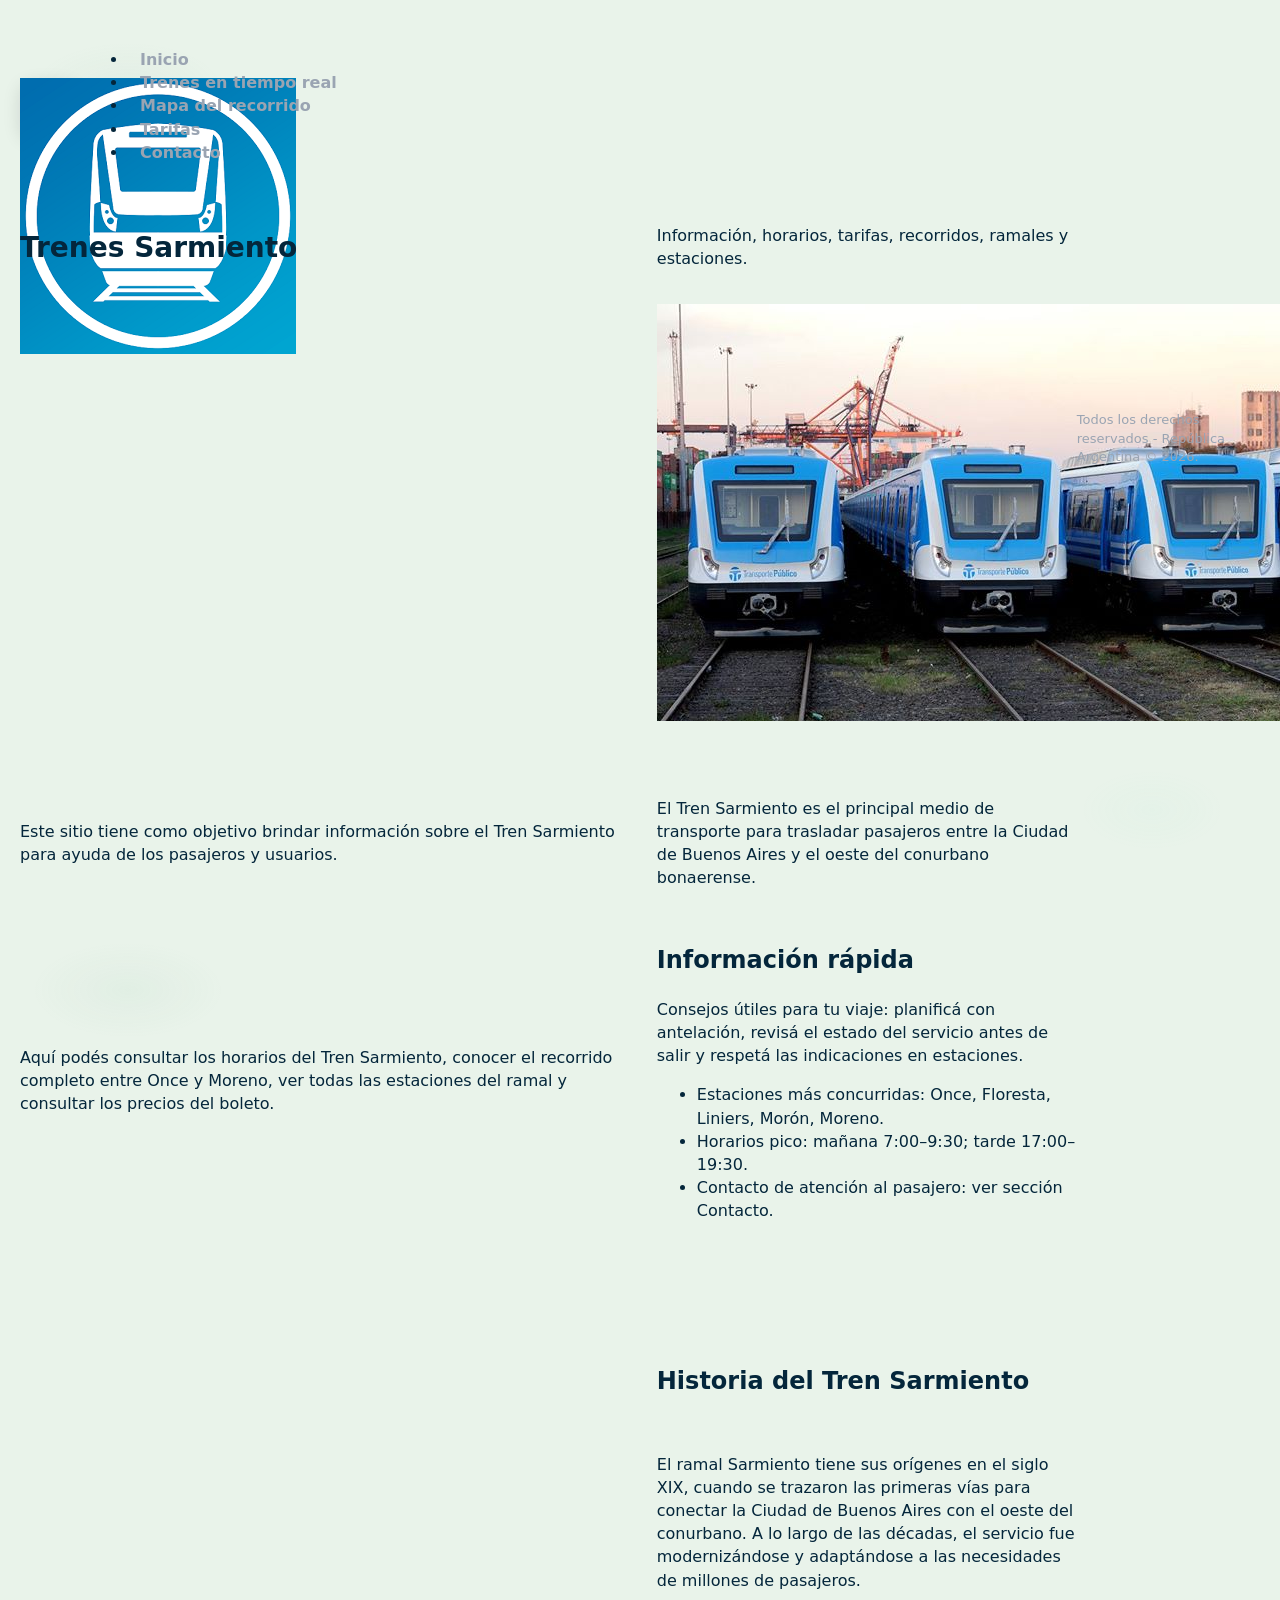
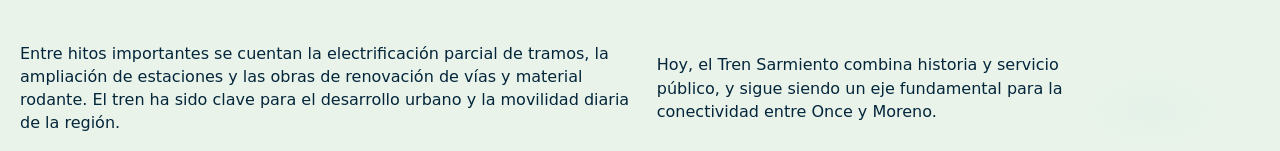
==== commit 988a75d3: "Update index.html for language and content changes" ====
--- a/index.html
+++ b/index.html
@@ -1,154 +1,100 @@
-<!doctype html>
-<html lang="es">
+<!DOCTYPE html>
+<html lang="en">
 <head>
-  <meta charset="utf-8" />
-  <meta name="viewport" content="width=device-width,initial-scale=1" />
-  <title>Visiona Consultora — Inicio</title>
-  <link rel="stylesheet" href="styles.css">
+    <meta charset="UTF-8">
+    <meta name="viewport"
+    content="width=device-width, initial-scale=1.0">
+
+    <title>Trenes Sarmiento</title>
+    <link rel="stylesheet" href="styles.css">
 </head>
+
 <body>
-  <div class="container" role="main">
-    <header>
-      <a class="brand" href="index.html" aria-label="Inicio">
-        <div class="logo" aria-hidden="true">VC</div>
-        <div>
-          <div style="font-weight:800">Visiona Consultora</div>
-          <div style="font-size:13px;color:var(--muted)">Estrategia · Transformación · Resultados</div>
-        </div>
-      </a>
+    <div class="contenedorPrincipal">
 
-      <nav aria-label="Navegación principal">
-        <a href="index.html">Inicio</a>
-        <a href="nosotros.html">Nosotros</a>
-        <a href="servicios.html">Servicios</a>
-        <a href="contacto.html" class="cta">Contacto</a>
-      </nav>
-    </header>
+        <!-- NAVBAR -->
+        <header>
+            <nav class="navbar">
+                <div class="logo">
+                    <img src="img/iconotrensarmiento.png" alt="Icono Tren">
+                </div>
+                <ul class="nav-links">
+                    <li><a class="active" href="index.html">Inicio</a></li>
+                    <li><a href="TrenesEnTiempoReal.html">Trenes en tiempo real</a></li>
+                    <li><a href="MapaDelRecorrido.html">Mapa del recorrido</a></li>
+                    <li><a href="Tarifas.html">Tarifas</a></li>
+                    <li><a href="Contacto.html">Contacto</a></li>
+                </ul>
+            </nav>
+        </header>
 
-    <section class="hero" aria-labelledby="titulo-inicio">
-      <div class="hero-card">
-        <div class="kicker">Consultoría estratégica</div>
-        <h1 id="titulo-inicio">Impulsamos decisiones que generan crecimiento</h1>
-        <p class="lead">Combinamos análisis, diseño de procesos y ejecución para transformar ideas en resultados medibles. Equipo multidisciplinario con experiencia en finanzas, tecnología y operaciones.</p>
+        <!-- MAIN -->
+        <main class="hero">
+            <h1>Trenes Sarmiento</h1>
+            <p>Información, horarios, tarifas, recorridos, ramales y estaciones.</p>
+            <div class="linea"></div>
 
-        <div class="hero-actions">
-          <a class="btn" href="servicios.html">Ver servicios</a>
-          <a class="btn secondary" href="nosotros.html">Conocer al equipo</a>
-        </div>
+            <img src="img/trenes.jpg" alt="Tren Sarmiento">
+            <br>
 
-        <div class="stats" aria-hidden="true">
-          <div class="stat"><strong>+8 años</strong><span style="color:var(--muted);font-size:13px">experiencia promedio</span></div>
-          <div class="stat"><strong>120+</strong><span style="color:var(--muted);font-size:13px">proyectos</span></div>
-          <div class="stat"><strong>95%</strong><span style="color:var(--muted);font-size:13px">satisfacción</span></div>
-        </div>
-      </div>
-    </section>
+            <div class="linea"></div>
 
-    <hr style="border:none;height:1px;background:rgba(255,255,255,0.03);margin:18px 0">
+            <p>
+                Este sitio tiene como objetivo brindar
+                información sobre el Tren Sarmiento
+                para ayuda de los pasajeros y usuarios.
+            </p>
 
-    <section aria-labelledby="titulo-casos" style="margin-bottom:18px">
-      <div class="section-title">
-        <h2 id="titulo-casos">Casos de éxito</h2>
-        <div style="color:var(--muted);font-size:13px">Resultados concretos que hablan por sí mismos</div>
-      </div>
+            <p>
+                El Tren Sarmiento es el principal medio
+                de transporte para trasladar pasajeros
+                entre la Ciudad de Buenos Aires y el
+                oeste del conurbano bonaerense.
+            </p>
 
-      <div class="grid" style="grid-template-columns:repeat(3,1fr);gap:18px">
-        <article class="contact-card" aria-labelledby="caso-1">
-          <h3 id="caso-1">Reducción de costos operativos</h3>
-          <p style="color:var(--muted);margin-top:8px">Implementamos mejoras en la cadena de suministro que redujeron costos en 18% y mejoraron la entrega a tiempo.</p>
-        </article>
+            <p>
+                Aquí podés consultar los horarios del
+                Tren Sarmiento, conocer el recorrido
+                completo entre Once y Moreno, ver todas
+                las estaciones del ramal y consultar
+                los precios del boleto.
+            </p>
 
-        <article class="contact-card" aria-labelledby="caso-2">
+            <!-- SECCIÓN INFORMACIÓN RÁPIDA -->
+            <section class="info-rapida">
+                <h2>Información rápida</h2>
+                <p>
+                    Consejos útiles para tu viaje: planificá con antelación, revisá el estado del servicio antes de salir y respetá las indicaciones en estaciones.
+                </p>
+                <ul>
+                    <li>Estaciones más concurridas: Once, Floresta, Liniers, Morón, Moreno.</li>
+                    <li>Horarios pico: mañana 7:00–9:30; tarde 17:00–19:30.</li>
+                    <li>Contacto de atención al pasajero: ver sección Contacto.</li>
+                </ul>
+            </section>
+            <br><br><br>
+                <div class="linea"></div>
+                <br><br>
+                <h2>Historia del Tren Sarmiento</h2>
+                <br>
+                <p>
+                  El ramal Sarmiento tiene sus orígenes en el siglo XIX, cuando se trazaron las primeras vías para conectar la Ciudad de Buenos Aires con el oeste del conurbano. A lo largo de las décadas, el servicio fue modernizándose y adaptándose a las necesidades de millones de pasajeros.
+                </p>
+                <p>
+                  Entre hitos importantes se cuentan la electrificación parcial de tramos, la ampliación de estaciones y las obras de renovación de vías y material rodante. El tren ha sido clave para el desarrollo urbano y la movilidad diaria de la región.
+                </p>
+                <p>
+                  Hoy, el Tren Sarmiento combina historia y servicio público, y sigue siendo un eje fundamental para la conectividad entre Once y Moreno.
+                </p>
+              </div>
+            </section>
+        </main>
 
-    
+        <!-- FOOTER -->
+        <footer>
+            Todos los derechos reservados - República Argentina © 2026.
+        </footer>
 
-    <h3 id="caso-2">
-        Tren Sarmiento
-    </h3>
-
-    <p style="color:var(--muted);margin-top:8px">
-
-        Sitio web desarrollado para brindar información sobre
-        el tren Sarmiento, incluyendo
-        historia, horarios, accesibilidad y contacto.
-
-    </p>
-
-    <a href="https://joaquinhaedo.github.io/trabajoGrupalDIDW/"
-       class="btn"
-       target="_blank">
-
-        Ver proyecto
-
-    </a>
-
-</article>
-
-        <article class="contact-card" aria-labelledby="caso-3">
-          <h3 id="caso-3">Transformación organizacional</h3>
-          <p style="color:var(--muted);margin-top:8px">Diseñamos una estructura por capacidades que mejoró la colaboración entre áreas y aceleró la toma de decisiones.</p>
-        </article>
-      </div>
-    </section>
-
-    <section aria-labelledby="titulo-recursos" style="margin-bottom:28px">
-      <div class="section-title">
-        <h2 id="titulo-recursos">Recursos y novedades</h2>
-        <div style="color:var(--muted);font-size:13px">Artículos breves, guías y eventos</div>
-      </div>
-
-      <div class="grid" style="grid-template-columns:2fr 1fr;gap:18px">
-        <div class="contact-card">
-          <h3>Artículo destacado: Cómo priorizar iniciativas digitales</h3>
-          <p style="color:var(--muted);margin-top:8px">Una guía práctica para seleccionar proyectos con mayor impacto y menor riesgo, con checklist para la evaluación rápida.</p>
-          <button class="btn" type="button" disabled style="margin-top:12px;display:inline-block">Leer artículo</button>
-        </div>
-
-        <aside class="contact-card" aria-labelledby="newsletter">
-          <h3 id="newsletter">Suscribite al newsletter</h3>
-          <p style="color:var(--muted);margin-top:8px">Recibí insights mensuales y casos prácticos en tu correo.</p>
-          <form style="margin-top:12px" aria-label="Formulario de suscripción" onsubmit="return false;">
-            <label for="email-news" class="text-muted">Email</label>
-            <input id="email-news" type="email" name="email" placeholder="tu@correo.com" disabled>
-            <button class="btn" type="button" disabled>Suscribirme</button>
-          </form>
-        </aside>
-      </div>
-    </section>
-
-    <hr style="border:none;height:1px;background:rgba(255,255,255,0.03);margin:18px 0">
-
-    <section aria-labelledby="titulo-testimonios">
-      <div class="section-title">
-        <h2 id="titulo-testimonios">Testimonios</h2>
-        <div style="color:var(--muted);font-size:13px">Lo que dicen nuestros clientes</div>
-      </div>
-
-      <div class="testimonials" role="list">
-        <div class="testimonial" role="listitem">
-          <strong>Empresa Alfa</strong>
-          <p style="margin-top:8px;color:var(--muted)">"La consultora nos ayudó a definir prioridades y ejecutar con rapidez; los resultados superaron nuestras expectativas."</p>
-        </div>
-        <div class="testimonial" role="listitem">
-          <strong>Startup Beta</strong>
-          <p style="margin-top:8px;color:var(--muted)">"Excelente acompañamiento técnico y estratégico. Equipo práctico y orientado a resultados."</p>
-        </div>
-        <div class="testimonial" role="listitem">
-          <strong>Industria Gamma</strong>
-          <p style="margin-top:8px;color:var(--muted)">"Redujimos costos y mejoramos tiempos de entrega gracias a su trabajo en procesos."</p>
-        </div>
-      </div>
-    </section>
-
-    <!-- Sección vacía adicional: doble altura del pie de página -->
-    <div class="spacer" aria-hidden="true" style="height: calc(var(--footer-height) * 2);"></div>
-
-    <footer class="site-footer" role="contentinfo">
-      <div class="container">
-        <div class="left">© <strong>Visiona Consultora</strong> <span style="color:var(--muted)">2026</span></div>
-        <div class="right" style="color:var(--muted)">Todos los derechos reservados</div>
-      </div>
-    </footer>
-  </div>
+    </div>
 </body>
 </html>
--- a/styles.css
+++ b/styles.css
@@ -1,783 +1,521 @@
-*{
-    margin:0;
-    padding:0;
-    box-sizing:border-box;
-    font-family:'Segoe UI', sans-serif;
-}
-
-/* BODY */
+:root{
+  --bg:#e9f3ea;
+  --card:#0b1220;
+  --muted:#9aa4b2;
+  --accent:#6ee7b7;
+  --accent-2:#60a5fa;
+  --glass: rgba(255,255,255,0.04);
+  --radius:12px;
+  --maxw:1100px;
+  --gap:18px;
+  --footer-height:72px;
+ 
+  --btn-color:#ffb86b;
+  --btn-text:#04263b;
+  --footer-bg:#071022;
+ 
+  font-family: Inter, system-ui, -apple-system, "Segoe UI", Roboto, "Helvetica Neue", Arial, sans-serif;
+  color-scheme: light;
+}
+ 
+*{box-sizing:border-box}
+ 
+html,body{height:100%}
+ 
 body{
-    background:#eef3f8;
-}
-
-/* =========================
-        NAVBAR
-========================= */
-.navbar{
-    width:100%;
-    height:90px;
-    background:linear-gradient(90deg,#0057b8,#0084e6);
-    display:flex;
-    justify-content:space-between;
-    align-items:center;
-    padding:0 60px;
-    box-shadow:0 4px 15px rgba(0,0,0,0.20);
-    position:sticky;
-    top:0;
-    z-index:1000;
-}
-
+  margin:0;
+  background:
+    radial-gradient(1200px 600px at 10% 10%, rgba(96,165,130,0.06), transparent 8%),
+    radial-gradient(900px 500px at 90% 90%, rgba(110,231,183,0.04), transparent 8%),
+    var(--bg);
+  color:#04263b;
+  -webkit-font-smoothing:antialiased;
+  -moz-osx-font-smoothing:grayscale;
+  line-height:1.45;
+  padding:32px 20px;
+  padding-bottom:var(--footer-height);
+  display:flex;
+  justify-content:center;
+}
+ 
+.container{
+  width:100%;
+  max-width:var(--maxw);
+}
+ 
+/* NAV */
+header{
+  display:flex;
+  align-items:center;
+  justify-content:space-between;
+  gap:12px;
+  margin-bottom:28px;
+}
+ 
+.brand{
+  display:flex;
+  gap:12px;
+  align-items:center;
+  text-decoration:none;
+  color:inherit;
+}
+ 
+.logo{
+  width:56px;
+  height:56px;
+  border-radius:12px;
+  background:var(--btn-color);
+  display:grid;
+  place-items:center;
+  font-weight:700;
+  color:var(--btn-text);
+  box-shadow:0 6px 18px rgba(2,6,23,0.12);
+}
+ 
+nav{
+  display:flex;
+  gap:12px;
+  align-items:center;
+}
+ 
+nav a{
+  color:var(--muted);
+  text-decoration:none;
+  padding:8px 12px;
+  border-radius:10px;
+  font-weight:600;
+  transition:all .18s ease;
+}
+ 
+nav a:hover,
+nav a:focus{
+  outline:none;
+  transform:none;
+  box-shadow:none;
+  color:var(--muted);
+  background:transparent;
+}
+ 
+/* BOTONES */
+.btn,
+.cta,
+button,
+input[type="button"],
+input[type="submit"],
+input[type="reset"],
+.button{
+  background:var(--btn-color);
+  color:var(--btn-text);
+  padding:10px 14px;
+  border-radius:10px;
+  text-decoration:none;
+  font-weight:700;
+  box-shadow:0 8px 20px rgba(6,12,30,0.08);
+  border:1px solid rgba(4,38,59,0.06);
+  cursor:pointer;
+  display:inline-flex;
+  align-items:center;
+  justify-content:center;
+  transition:transform .18s ease, box-shadow .18s ease;
+}
+ 
+.btn.secondary{
+  background:transparent;
+  color:var(--btn-color);
+  border:1px solid rgba(4,38,59,0.06);
+}
+ 
+.btn:hover,
+.btn:focus,
+.cta:hover,
+.cta:focus,
+button:hover,
+button:focus,
+input[type="button"]:hover,
+input[type="submit"]:hover,
+.btn.secondary:hover,
+.btn.secondary:focus{
+  transform:translateY(-3px);
+  box-shadow:0 14px 36px rgba(6,12,30,0.12);
+  outline:none;
+}
+ 
+/* AVATAR */
+.avatar{
+  width:115px;
+  height:115px;
+  min-width:115px;
+  border-radius:14px;
+  overflow:hidden;
+  display:flex;
+  align-items:center;
+  justify-content:center;
+  font-weight:800;
+  font-size:30px;
+  color:var(--btn-text);
+  background:var(--btn-color);
+  flex-shrink:0;
+  box-shadow:0 4px 16px rgba(2,6,23,0.12);
+}
+ 
+.avatar img{
+  width:100%;
+  height:100%;
+  object-fit:cover;
+  object-position:center 5%;
+  display:block;
+  filter:contrast(1.07) brightness(1.02) saturate(1.04);
+}
+ 
+/* LAYOUT */
+.hero{
+  display:grid;
+  grid-template-columns:1fr 420px;
+  gap:var(--gap);
+  align-items:center;
+  margin-bottom:28px;
+}
+ 
+.hero-card{
+  background:rgba(255,255,255,0.85);
+  padding:28px;
+  border-radius:var(--radius);
+  box-shadow:0 10px 30px rgba(2,6,23,0.06);
+  border:1px solid rgba(4,38,59,0.06);
+}
+ 
+.kicker{
+  color:var(--accent);
+  font-weight:700;
+  letter-spacing:0.6px;
+  font-size:13px;
+}
+ 
+h1{
+  margin:10px 0 8px;
+  font-size:28px;
+  color:#04263b;
+}
+ 
+p.lead{
+  color:#27414a;
+  margin:0 0 18px;
+}
+ 
+.hero-actions{
+  display:flex;
+  gap:12px;
+  flex-wrap:wrap;
+}
+ 
+.stats{
+  display:flex;
+  gap:12px;
+  margin-top:18px;
+}
+ 
+.stat{
+  background:rgba(4,38,59,0.04);
+  padding:10px 12px;
+  border-radius:10px;
+  text-align:center;
+  min-width:110px;
+}
+ 
+.stat strong{
+  display:block;
+  font-size:18px;
+  color:#04263b;
+}
+ 
+/* CARDS & SECTIONS */
+.contact-card,
+.member,
+.service,
+form,
+.map,
+.testimonial{
+  background:rgba(255,255,255,0.92);
+  padding:16px;
+  border-radius:14px;
+  border:1px solid rgba(4,38,59,0.06);
+}
+ 
+.contact-card{
+  padding:18px;
+}
+ 
+.section-title{
+  display:flex;
+  align-items:center;
+  justify-content:space-between;
+  gap:12px;
+  margin-bottom:12px;
+}
+ 
+.section-title h2{
+  margin:0;
+  font-size:18px;
+  color:#04263b;
+}
+ 
+.grid{
+  display:grid;
+  gap:var(--gap);
+}
+ 
+.team-grid{
+  grid-template-columns:repeat(3,1fr);
+}
+ 
+.member{
+  display:flex;
+  gap:20px;
+  align-items:center;
+  padding:22px;
+  transition:transform .18s ease, box-shadow .18s ease;
+}
+ 
+.member:hover{
+  transform:translateY(-6px);
+  box-shadow:0 18px 40px rgba(2,6,23,0.06);
+}
+ 
+.member h3{
+  margin:0;
+  font-size:16px;
+  color:#04263b;
+}
+ 
+.member p{
+  margin:4px 0 0;
+  color:#27414a;
+  font-size:14px;
+}
+ 
+.services-grid{
+  grid-template-columns:repeat(3,1fr);
+}
+ 
+.service{
+  padding:18px;
+  transition:transform .18s ease, box-shadow .18s ease;
+}
+ 
+.service:hover{
+  transform:translateY(-8px);
+  box-shadow:0 18px 40px rgba(2,6,23,0.06);
+}
+ 
+.testimonials{
+  display:flex;
+  gap:12px;
+  overflow:auto;
+  padding-bottom:6px;
+}
+ 
+.testimonial{
+  min-width:260px;
+  padding:14px;
+}
+ 
+.contact-grid{
+  grid-template-columns:1fr 360px;
+}
+ 
+label{
+  display:block;
+  font-size:13px;
+  margin-bottom:6px;
+  color:#27414a;
+}
+ 
+input,
+textarea,
+select{
+  width:100%;
+  padding:10px 12px;
+  border-radius:10px;
+  border:1px solid rgba(4,38,59,0.06);
+  background:transparent;
+  color:inherit;
+  resize:vertical;
+  margin-bottom:12px;
+}
+ 
+input:focus,
+textarea:focus,
+select:focus{
+  outline:2px solid rgba(96,165,130,0.12);
+  border-color:rgba(96,165,130,0.18);
+}
+ 
+footer{
+  margin-top:18px;
+  display:flex;
+  justify-content:space-between;
+  align-items:center;
+  gap:12px;
+  color:var(--muted);
+  font-size:13px;
+}
+ 
+/* FOOTER FIJO */
+.site-footer{
+  position:fixed;
+  left:0;
+  right:0;
+  bottom:0;
+  height:var(--footer-height);
+  background:var(--footer-bg);
+  border-top:1px solid rgba(255,255,255,0.03);
+  box-shadow:0 -6px 20px rgba(2,6,23,0.5);
+  z-index:60;
+  display:flex;
+  align-items:center;
+  justify-content:center;
+  padding:10px 16px;
+}
+ 
+.site-footer .container{
+  max-width:var(--maxw);
+  width:100%;
+  display:flex;
+  align-items:center;
+  justify-content:space-between;
+  gap:12px;
+  padding:0;
+}
+ 
+.site-footer .left,
+.site-footer .right{
+  color:var(--muted);
+  font-size:13px;
+}
+ 
 /* LOGO */
-.logo{
-    display:flex;
-    align-items:center;
-    gap:15px;
-    height:100%;
-}
-.logo img{
-    width:60px;
-    height:60px;
-    object-fit:contain;
-    display:block;
-}
-.logo h2{
-    color:white;
-    font-size:1.8rem;
-    font-weight:700;
-}
-
-/* LINKS */
-.nav-links{
-    display:flex;
-    align-items:center;
-    list-style:none;
-    gap:20px;
-}
-.nav-links a{
-    color:white;
-    text-decoration:none;
-    padding:12px 22px;
+.brand .logo{
+  width:56px;
+  height:56px;
+  border-radius:12px;
+  display:grid;
+  place-items:center;
+  background:var(--btn-color, #ffb86b);
+  color:var(--btn-text, #04263b);
+  font-weight:800;
+  font-size:18px;
+  line-height:1;
+  box-shadow:0 6px 18px rgba(2,6,23,0.12);
+  user-select:none;
+  -webkit-font-smoothing:antialiased;
+  -moz-osx-font-smoothing:grayscale;
+  transition:none;
+}
+ 
+.brand .logo img{
+  width:100%;
+  height:100%;
+  object-fit:cover;
+  border-radius:12px;
+  display:block;
+  background:transparent;
+}
+ 
+.brand .logo:hover,
+.brand .logo:active{
+  background:var(--btn-color, #ffb86b);
+  color:var(--btn-text, #04263b);
+  transform:none;
+  box-shadow:0 6px 18px rgba(2,6,23,0.12);
+}
+ 
+.brand .logo:focus-visible{
+  outline:3px solid rgba(4,38,59,0.08);
+  outline-offset:3px;
+  background:var(--btn-color, #ffb86b);
+}
+ 
+/* UTILIDADES */
+.text-muted{
+  color:var(--muted);
+}
+ 
+.rounded{
+  border-radius:var(--radius);
+}
+ 
+.shadow-soft{
+  box-shadow:0 8px 24px rgba(2,6,23,0.06);
+}
+ 
+button[disabled],
+input[disabled]{
+  opacity:0.6;
+  cursor:not-allowed;
+  transform:none;
+  box-shadow:none;
+}
+ 
+/* RESPONSIVE */
+@media (max-width:980px){
+  .hero{
+    grid-template-columns:1fr;
+  }
+ 
+  .team-grid{
+    grid-template-columns:repeat(2,1fr);
+  }
+ 
+  .services-grid{
+    grid-template-columns:repeat(2,1fr);
+  }
+ 
+  .contact-grid{
+    grid-template-columns:1fr;
+  }
+}
+ 
+@media (max-width:560px){
+  :root{
+    --footer-height:88px;
+  }
+ 
+  header{
+    flex-direction:column;
+    align-items:flex-start;
+    gap:14px;
+  }
+ 
+  .team-grid{
+    grid-template-columns:1fr;
+  }
+ 
+  .services-grid{
+    grid-template-columns:1fr;
+  }
+ 
+  nav{
+    flex-wrap:wrap;
+  }
+ 
+  .hero-card{
+    padding:18px;
+  }
+ 
+  .avatar{
+    width:72px;
+    height:72px;
+    min-width:72px;
     border-radius:12px;
-    font-size:1.05rem;
-    font-weight:600;
-    transition:0.3s;
-    display:flex;
-    align-items:center;
-    justify-content:center;
-    height:50px;
-}
-.nav-links a:hover{
-    background:rgba(255,255,255,0.15);
-}
-.nav-links a.active{
-    background:#1ea7ff;
-    color:white;
-    box-shadow:0 4px 10px rgba(0,0,0,0.20);
-}
-
-/* =========================
-        HERO
-========================= */
-.hero{
-    text-align:center;
-    padding:60px 20px;
-}
-.hero h1{
-    font-size:4rem;
-    color:#0b1d45;
-    margin-bottom:15px;
-}
-.hero p{
-    font-size:1.5rem;
-    color:#394b6a;
-    margin-bottom:25px;
-}
-.linea{
-    width:90px;
-    height:5px;
-    background:#1ea7ff;
-    margin:0 auto 40px auto;
-    border-radius:10px;
-}
-.hero img{
-    width:80%;
-    border-radius:25px;
-    display:block;
-    margin:auto;
-    box-shadow:0 8px 20px rgba(0,0,0,0.20);
-}
-
-/* =========================
-      FORMULARIO CONTACTO
-========================= */
-.formulario-contacto{
-    width:100%;
-    max-width:700px;
-    margin:40px auto;
-    display:flex;
+  }
+ 
+  .site-footer .container{
     flex-direction:column;
-    gap:20px;
-    background:white;
-    padding:40px;
-    border-radius:25px;
-    box-shadow:0 8px 20px rgba(0,0,0,0.10);
-}
-.formulario-contacto input,
-.formulario-contacto textarea{
-    width:100%;
-    padding:18px;
-    border:none;
-    border-radius:15px;
-    background:#f1f5fa;
-    font-size:1rem;
-    outline:none;
-    transition:0.3s;
-}
-.formulario-contacto input:focus,
-.formulario-contacto textarea:focus{
-    background:white;
-    box-shadow:0 0 0 3px #1ea7ff55;
-}
-.formulario-contacto button{
-    background:linear-gradient(90deg,#0057b8,#0084e6);
-    color:white;
-    border:none;
-    padding:18px;
-    border-radius:15px;
-    font-size:1rem;
-    font-weight:600;
-    cursor:pointer;
-    transition:0.3s;
-}
-.formulario-contacto button:hover{
-    transform:translateY(-2px);
-    box-shadow:0 8px 18px rgba(0,0,0,0.20);
-}
-
-/* =========================
-   INFO RÁPIDA
-========================= */
-.info-rapida {
-  background: #ffffff;
-  border: 1px solid rgba(0,0,0,0.06);
-  padding: 22px 24px;
-  margin-top: 32px;
-  border-radius: 12px;
-  box-shadow: 0 6px 18px rgba(0,0,0,0.05);
-  max-width: 900px;
-  margin-left: auto;
-  margin-right: auto;
-  text-align: left;
-}
-.info-rapida h2 {
-  font-size:1.4rem;
-  margin:0 0 12px 0;
-  color:#0b1d45;
-  font-weight:700;
-}
-.info-rapida p {
-  margin:0 0 12px 0;
-  color:#394b6a;
-  line-height:1.6;
-  font-size:1rem;
-}
-.info-rapida ul {
-  margin:8px 0 0 18px;
-  padding:0;
-  color:#2b2b2b;
-  font-size:0.95rem;
-}
-.info-rapida li {
-  margin:6px 0;
-  list-style:disc;
-}
-
-/* =========================
-      SECCIÓN HISTORIA
-========================= */
-.historia {
-  background: linear-gradient(180deg, #ffffff, #f7fbff);
-  padding: 34px 20px;
-  margin-top: 28px;
-  border-top: 1px solid rgba(0,0,0,0.04);
-}
-.historia-contenido {
-  max-width: 1000px;
-  margin: 0 auto;
-  text-align: left;
-  padding: 8px 18px;
-}
-.historia h2 {
-  font-size: 1.6rem;
-  color: #0b1d45;
-  margin-bottom: 12px;
-  font-weight: 700;
-}
-.historia p {
-  color: #394b6a;
-  line-height: 1.6;
-  font-size: 1rem;
-  margin-bottom: 12px;
-}
-.historia::before {
-  content: "";
-  display: block;
-  width: 60px;
-  height: 4px;
-  background: linear-gradient(90deg,#0057b8,#0084e6);
-  border-radius: 3px;
-  margin-bottom: 14px;
-}
-
-/* =========================
-      PIE DE PÁGINA
-========================= */
-footer {
-  margin-top:28px;
-  padding:14px 10px;
-  color:#666;
-  font-size:0.92rem;
-  text-align:center;
-  background:transparent;
-}
-
-/* =========================
-   Microajustes visuales y accesibilidad
-========================= */
-/* Pequeño ajuste para enlaces del navbar */
-.nav-links a:hover,
-.nav-links a:focus {
-  text-decoration: underline;
-  text-underline-offset: 3px;
-  transition: color 160ms ease, text-decoration 160ms ease;
-}
-
-/* Mejora de la imagen principal sin tocar reglas globales */
-main.hero img {
-  max-width:100%;
-  height:auto;
-  display:block;
-  margin:18px auto;
-  border-radius:25px;
-  object-fit:cover;
-}
-
-/* Título secundario con icono (opcional) */
-.titulo-con-icono {
-  display:flex;
-  align-items:center;
-  gap:10px;
-}
-
-/* =========================
-      RESPONSIVE
-========================= */
-@media (max-width: 900px) {
-  .hero h1 {
-    font-size:2.6rem;
-  }
-  .hero p {
-    font-size:1.05rem;
-  }
-  .hero img {
-    width:92%;
-    border-radius:18px;
-  }
-  .nav-links {
-    gap:12px;
-    padding-right:10px;
-  }
-}
-
-@media (max-width: 600px) {
-  .historia {
-    padding: 22px 14px;
-  }
-  .historia h2 {
-    font-size: 1.25rem;
-  }
-  .historia p {
-    font-size: 0.98rem;
-  }
-  .info-rapida {
-    padding:14px;
-    margin-top:16px;
-  }
-  .info-rapida h2 {
-    font-size:1rem;
-  }
-  .linea {
-    width:60px;
-  }
-}
-
-/* =========================
-   TIEMPO REAL - Reglas MVP
-   (no sobrescriben lo existente)
-   ========================= */
-
-.tiempo-real {
-  max-width:1100px;
-  margin: 18px auto 8px auto;
-  display:flex;
-  gap:20px;
-  align-items:flex-start;
-  padding: 0 18px;
-  flex-wrap:wrap;
-}
-
-/* Widget de estado */
-.widget-estado {
-  flex: 1 1 420px;
-  background: linear-gradient(180deg,#ffffff,#f6fbff);
-  border-radius:12px;
-  padding:18px;
-  box-shadow:0 8px 20px rgba(0,0,0,0.04);
-  border:1px solid rgba(0,0,0,0.04);
-}
-.widget-estado h2 {
-  margin:0 0 10px 0;
-  color:#0b1d45;
-  font-size:1.25rem;
-}
-.estado-resumen {
-  display:flex;
-  gap:10px;
-  flex-wrap:wrap;
-  margin-bottom:10px;
-}
-.chip {
-  background:#eef6ff;
-  color:#0b1d45;
-  padding:8px 12px;
-  border-radius:999px;
-  font-weight:600;
-  font-size:0.95rem;
-  display:inline-flex;
-  align-items:center;
-  gap:8px;
-}
-.chip.retraso { background:#fff4f0; color:#b33a2f; }
-.chip.obras { background:#fff9ec; color:#b36b1f; }
-
-/* Nota pequeña */
-.widget-estado .nota {
-  margin-top:8px;
-  color:#556677;
-  font-size:0.95rem;
-}
-
-/* Alertas */
-.alertas {
-  flex: 0 0 300px;
-  background:#fff;
-  border-radius:12px;
-  padding:14px;
-  box-shadow:0 6px 18px rgba(0,0,0,0.03);
-  border:1px solid rgba(0,0,0,0.03);
-}
-.alertas h3 {
-  margin:0 0 8px 0;
-  font-size:1.05rem;
-  color:#0b1d45;
-}
-.alertas ul {
-  list-style:none;
-  padding:0;
-  margin:0;
-  color:#394b6a;
-  font-size:0.95rem;
-}
-.alertas li {
-  margin-bottom:8px;
-  line-height:1.35;
-}
-
-/* Buscador */
-.buscador-estacion {
-  max-width:1100px;
-  margin:18px auto;
-  padding:0 18px;
-}
-.buscador-mvp {
-  display:flex;
-  gap:10px;
-  align-items:center;
-  flex-wrap:wrap;
-}
-.buscador-mvp input[type="text"]{
-  padding:12px 14px;
-  border-radius:10px;
-  border:1px solid rgba(0,0,0,0.08);
-  background:#fff;
-  min-width:220px;
-  font-size:1rem;
-}
-.buscador-mvp select{
-  padding:12px 14px;
-  border-radius:10px;
-  border:1px solid rgba(0,0,0,0.08);
-  background:#fff;
-  font-size:1rem;
-}
-.btn-primario{
-  background:linear-gradient(90deg,#0057b8,#0084e6);
-  color:white;
-  padding:12px 16px;
-  border-radius:10px;
-  border:none;
-  cursor:pointer;
-  font-weight:700;
-}
-
-/* Tabla de próximos trenes */
-.proximos-trenes {
-  max-width:1100px;
-  margin:18px auto;
-  padding:0 18px 8px 18px;
-}
-.tabla-trenes {
-  width:100%;
-  border-collapse:collapse;
-  background:#fff;
-  border-radius:10px;
-  overflow:hidden;
-  box-shadow:0 8px 20px rgba(0,0,0,0.04);
-}
-.tabla-trenes thead {
-  background:linear-gradient(90deg,#f5f9ff,#eef6ff);
-}
-.tabla-trenes th, .tabla-trenes td {
-  padding:12px 14px;
-  text-align:left;
-  font-size:0.98rem;
-  color:#223;
-  border-bottom:1px solid rgba(0,0,0,0.04);
-}
-.tabla-trenes tbody tr:last-child td {
-  border-bottom:none;
-}
-.estado {
-  padding:6px 10px;
-  border-radius:999px;
-  font-weight:700;
-  font-size:0.9rem;
-  display:inline-block;
-}
-.estado.bueno { background:#e8fbff; color:#0077b6; }
-.estado.retrasado { background:#fff4f0; color:#b33a2f; }
-.estado.obras { background:#fff9ec; color:#b36b1f; }
-
-/* Leyenda */
-.leyenda {
-  margin-top:10px;
-  color:#556677;
-  font-size:0.95rem;
-}
-
-/* Consejos */
-.consejos-mvp {
-  max-width:1100px;
-  margin:18px auto 40px auto;
-  padding:0 18px;
-}
-.consejos-mvp ul {
-  margin:8px 0 0 18px;
-  color:#394b6a;
-  font-size:0.98rem;
-}
-
-/* Responsive */
-@media (max-width:900px) {
-  .tiempo-real { flex-direction:column; gap:12px; padding:0 12px; }
-  .alertas { flex:1 1 auto; order:2; }
-  .widget-estado { order:1; }
-  .buscador-mvp { gap:8px; }
-  .tabla-trenes th, .tabla-trenes td { padding:10px 8px; font-size:0.95rem; }
-}
-
-*{
-    margin:0;
-    padding:0;
-    box-sizing:border-box;
-    font-family:'Segoe UI', sans-serif;
-}
-
-/* BODY */
-body{
-    background:#eef3f8;
-}
-
-/* =========================
-        NAVBAR
-========================= */
-.navbar{
-    width:100%;
-    height:90px;
-    background:linear-gradient(90deg,#0057b8,#0084e6);
-    display:flex;
-    justify-content:space-between;
-    align-items:center;
-    padding:0 60px;
-    box-shadow:0 4px 15px rgba(0,0,0,0.20);
-    position:sticky;
-    top:0;
-    z-index:1000;
-}
-
-/* LOGO */
-.logo{
-    display:flex;
-    align-items:center;
-    gap:15px;
-    height:100%;
-}
-.logo img{
-    width:60px;
-    height:60px;
-    object-fit:contain;
-    display:block;
-}
-.logo h2{
-    color:white;
-    font-size:1.8rem;
-    font-weight:700;
-}
-
-/* LINKS */
-.nav-links{
-    display:flex;
-    align-items:center;
-    list-style:none;
-    gap:20px;
-}
-.nav-links a{
-    color:white;
-    text-decoration:none;
-    padding:12px 22px;
-    border-radius:12px;
-    font-size:1.05rem;
-    font-weight:600;
-    transition:0.3s;
-    display:flex;
-    align-items:center;
-    justify-content:center;
-    height:50px;
-}
-.nav-links a:hover{
-    background:rgba(255,255,255,0.15);
-}
-.nav-links a.active{
-    background:#1ea7ff;
-    color:white;
-    box-shadow:0 4px 10px rgba(0,0,0,0.20);
-}
-
-/* =========================
-        HERO
-========================= */
-.hero{
-    text-align:center;
-    padding:60px 20px;
-    max-width:1200px;
-    margin:0 auto;
-}
-.hero h1{
-    font-size:3.2rem;
-    color:#0b1d45;
-    margin-bottom:10px;
-}
-.hero p{
-    font-size:1.1rem;
-    color:#394b6a;
-    margin-bottom:18px;
-}
-.linea{
-    width:90px;
-    height:5px;
-    background:#1ea7ff;
-    margin:0 auto 28px auto;
-    border-radius:10px;
-}
-
-/* Imagen principal optimizada */
-.hero-figure {
-  margin: 0 auto 18px auto;
-  max-width: 900px;
-  text-align: center;
-}
-.imagen-tarifas {
-  width:100%;
-  height:auto;
-  display:block;
-  border-radius:16px;
-  object-fit:cover;
-  box-shadow:0 10px 30px rgba(0,0,0,0.12);
-  border: 1px solid rgba(0,0,0,0.04);
-}
-.hero-figure figcaption {
-  margin-top:8px;
-  color:#556677;
-  font-size:0.95rem;
-}
-
-/* Texto introductorio */
-.tarifa-texto {
-  max-width:900px;
-  margin: 0 auto 18px auto;
-  color:#394b6a;
-  font-size:1rem;
-  line-height:1.6;
-}
-
-/* =========================
-   SECCIÓN TARIFAS
-========================= */
-.tarifas-seccion {
-  max-width:1100px;
-  margin: 18px auto;
-  padding: 0 18px 8px 18px;
-  text-align:left;
-}
-.tarifas-seccion h2 {
-  color:#0b1d45;
-  font-size:1.4rem;
-  margin-bottom:12px;
-}
-
-/* Tarifa cards */
-.tarifa-grid {
-  display:flex;
-  gap:16px;
-  margin-bottom:18px;
-  flex-wrap:wrap;
-}
-.tarifa-card {
-  background:linear-gradient(180deg,#ffffff,#f7fbff);
-  border-radius:12px;
-  padding:16px;
-  box-shadow:0 8px 20px rgba(0,0,0,0.04);
-  border:1px solid rgba(0,0,0,0.04);
-  flex:1 1 220px;
-  min-width:200px;
-  text-align:center;
-}
-.tarifa-card h3 {
-  margin-bottom:8px;
-  color:#0b1d45;
-  font-size:1.05rem;
-}
-.tarifa-card .monto {
-  font-size:1.4rem;
-  color:#0057b8;
-  font-weight:800;
-  margin-bottom:6px;
-}
-.tarifa-card .detalle {
-  color:#556677;
-  font-size:0.95rem;
-}
-
-/* Tabla de tarifas */
-.tabla-tarifas {
-  width:100%;
-  border-collapse:collapse;
-  margin-top:8px;
-  background:#fff;
-  border-radius:10px;
-  overflow:hidden;
-  box-shadow:0 8px 20px rgba(0,0,0,0.04);
-}
-.tabla-tarifas thead {
-  background:linear-gradient(90deg,#f5f9ff,#eef6ff);
-}
-.tabla-tarifas th, .tabla-tarifas td {
-  padding:12px 14px;
-  text-align:left;
-  font-size:0.98rem;
-  color:#223;
-  border-bottom:1px solid rgba(0,0,0,0.04);
-}
-.tabla-tarifas tbody tr:last-child td {
-  border-bottom:none;
-}
-
-/* Nota debajo de la tabla */
-.nota-tarifa {
-  margin-top:10px;
-  color:#556677;
-  font-size:0.95rem;
-}
-
-/* =========================
-      MULTAS
-========================= */
-.multas {
-  max-width:900px;
-  margin:18px auto;
-  padding:0 18px 8px 18px;
-  text-align:left;
-}
-.multas h3 {
-  color:#0b1d45;
-  margin-bottom:8px;
-}
-.multas p {
-  color:#394b6a;
-  line-height:1.6;
-}
-
-/* =========================
-      FAQ
-========================= */
-.faq-tarifas {
-  max-width:900px;
-  margin:18px auto 40px auto;
-  padding:0 18px;
-  text-align:left;
-}
-.faq-tarifas h3 {
-  color:#0b1d45;
-  margin-bottom:8px;
-}
-.faq-tarifas dl dt {
-  font-weight:700;
-  color:#223;
-  margin-top:10px;
-}
-.faq-tarifas dl dd {
-  margin-left:0;
-  color:#394b6a;
-  margin-bottom:8px;
-  line-height:1.5;
-}
-
-/* =========================
-      PIE DE PÁGINA
-========================= */
-footer {
-  margin-top:28px;
-  padding:14px 10px;
-  color:#666;
-  font-size:0.92rem;
-  text-align:center;
-  background:transparent;
-}
-
-/* =========================
-      RESPONSIVE
-========================= */
-@media (max-width: 900px) {
-  .hero h1 { font-size:2.4rem; }
-  .hero p { font-size:1rem; }
-  .tarifa-grid { flex-direction:column; }
-  .tabla-tarifas th, .tabla-tarifas td { padding:10px 8px; font-size:0.95rem; }
-  .imagen-tarifas { border-radius:12px; }
-}
-
-@media (max-width: 600px) {
-  .hero { padding:36px 14px; }
-  .linea { width:60px; }
-  .hero h1 { font-size:1.9rem; }
-  .tarifa-card .monto { font-size:1.2rem; }
-}
+    align-items:flex-start;
+    gap:6px;
+  }
+ 
+  body{
+    padding-bottom:var(--footer-height);
+  }
+}
